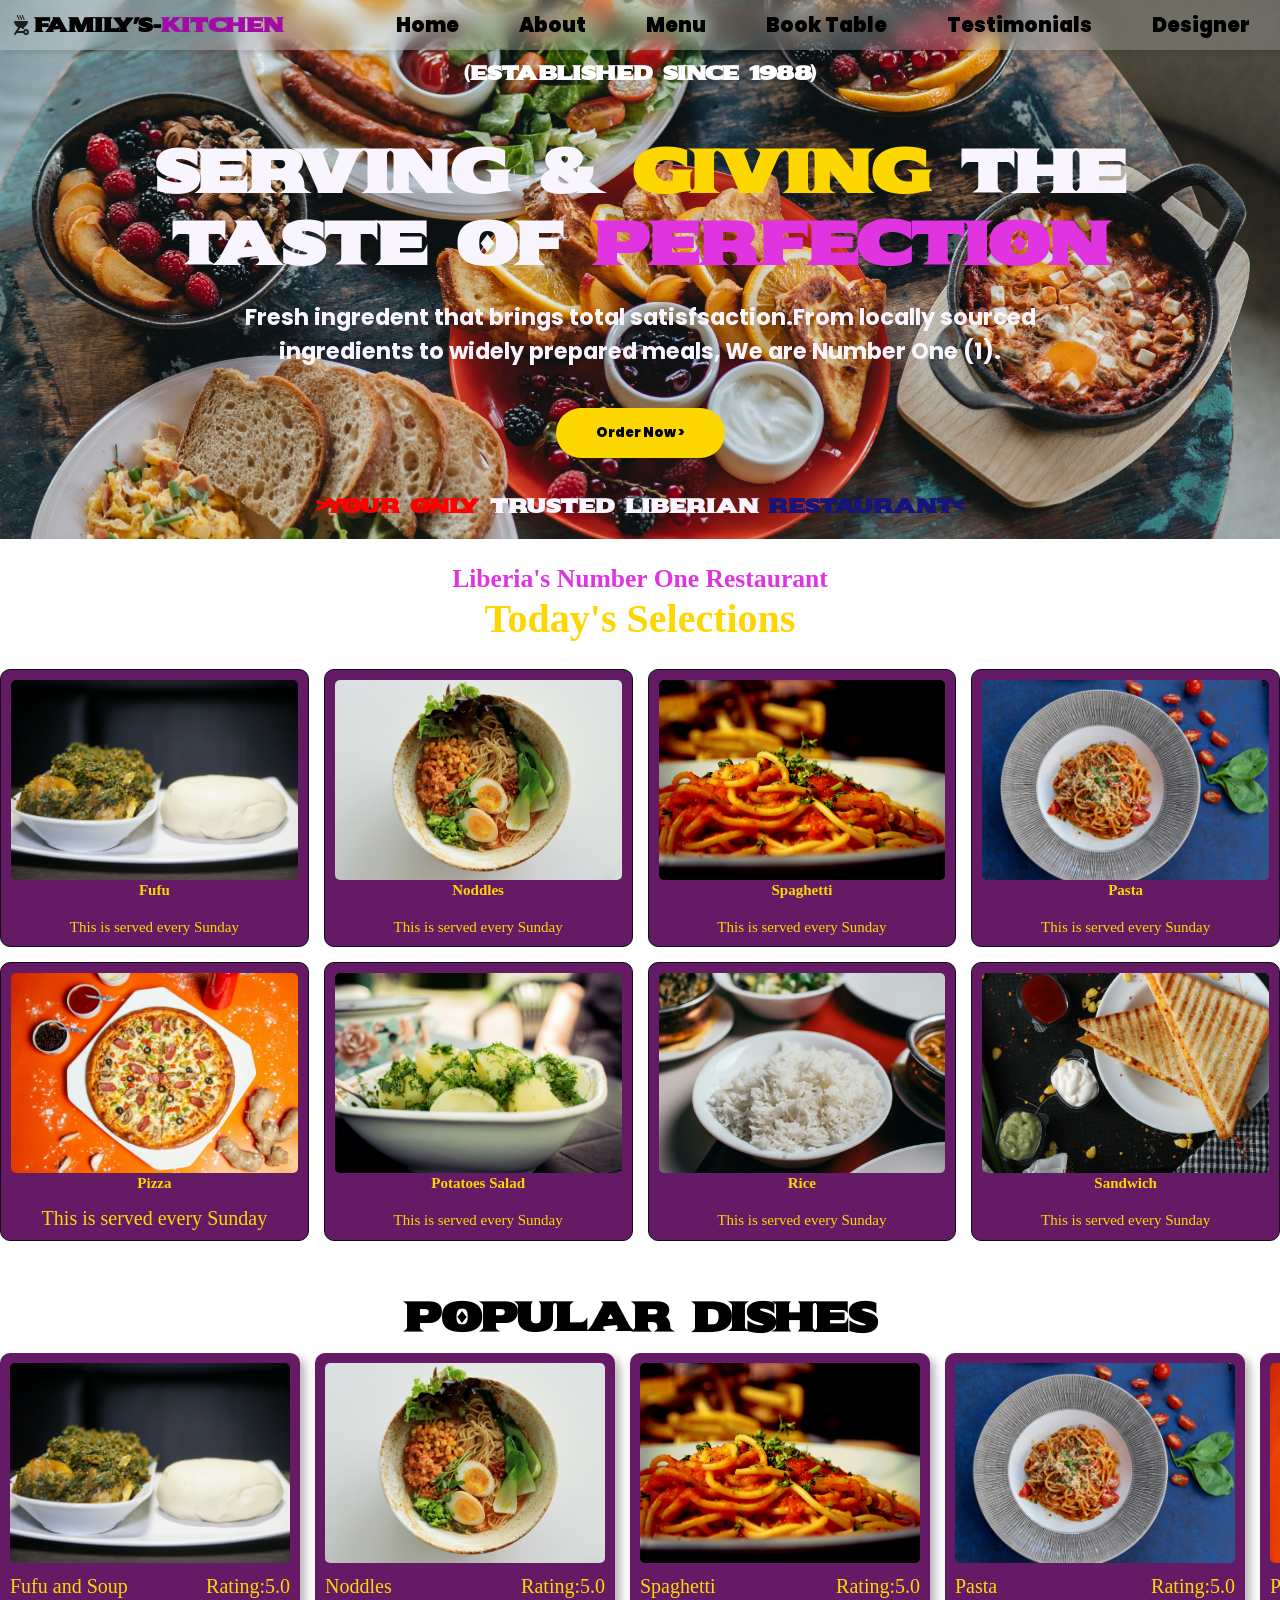
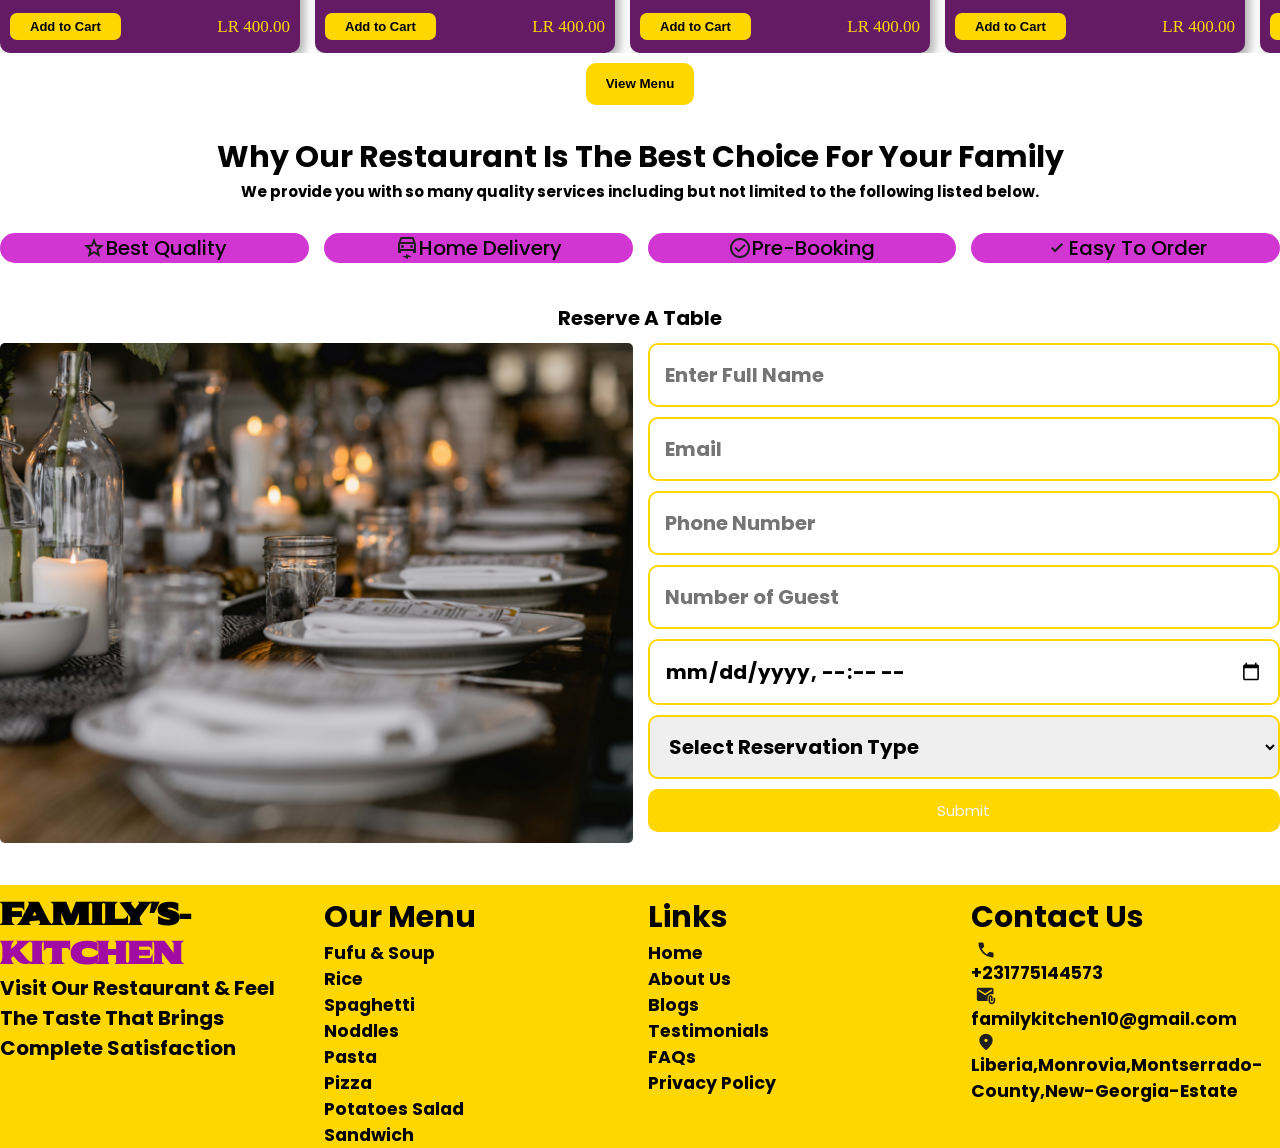
==== index.html @ cad76d2f "Mom'skitchen" ====
<!DOCTYPE html>
<html lang="en">
<head>
    <meta charset="UTF-8">
    <meta name="viewport" content="width=device-width, initial-scale=1.0">
    <title>Document</title>
    <link href="https://fonts.googleapis.com/css?family=Sekuya:regular" rel="stylesheet" />
    <link href="https://fonts.googleapis.com/css?family=Poppins:100,100italic,200,200italic,300,300italic,regular,italic,500,500italic,600,600italic,700,700italic,800,800italic,900,900italic" rel="stylesheet" />
    <link rel="stylesheet" href="../style.css">
</head>
<body>
    <nav>
         <ul id="sidebar">
            <li onclick="hiddenSidebar()"><a href=""><img src="close.svg" loading="eager"></a></li>
            <li id="links"><a href="index.html">Home</a></li>
            <li id="links"><a href="About.html">About</a></li>
            <li id="links"><a href="Menu.html">Menu</a></li>
            <li id="links"><a href="Book-Table.html">Book Table</a></li>
            <li id="links"><a href="Testimonials.html">Testimonials</a></li>
            <li id="links"><a href="Designer.html">Designer</a></li>
        </ul>
        <ul>
            <li style="font-weight: bold;" class="logo"> <img src="Footer/Kitchen.svg" alt=""> Family's-<span id="span"> Kitchen</span></li>
            <li class="hidden" id="links"><a href="../index.html">Home</a></li>
            <li class="hidden" id="links"><a href="About.html">About</a></li>
            <li class="hidden" id="links"><a href="Menu.html">Menu</a></li>
            <li class="hidden" id="links"><a href="Book-Table.html">Book Table</a></li>
            <li class="hidden" id="links"><a href="Testimonials.html">Testimonials</a></li>
             <li class="hidden" id="links"><a href="Designer.html">Designer</a></li>
            <button class="menu" onclick="showSidebar()" ><img src="menu.svg" alt=""></button>

        </ul>
    </nav>

    <main>
        <div class="container">
            <div>
                <h3 class="header">(Established Since 1988)</h3>
            </div>
            <div class="first-child">
                <h1>Serving & <span style="color: #FFD700;">Giving</span> the taste of <span style="color: #e034e0;">perfection</span></h1>
            </div>
            <div class="second-child">
                <h2>Fresh ingredent that brings total satisfsaction.From locally sourced ingredients to widely prepared meals,
                    We are Number One (1).
                </h2>
            </div>
         <a href="Menu.html"><button class="container-btn">Order Now ></button></a>
            <h1 class="cont-footer4"> <span style="color: red;">>Your  Only</span> <span style="color: #F8F5FF;">Trusted Liberian</span> <span style="color: rgb(20, 20, 121);">Restaurant<</span></h1>
        </div>
    </main>

    <section>
        <div style="margin-top: 2rem; text-align: center; line-height:4rem; margin-bottom: 3rem;">
            <h2 style="color: #e034e0;font-size: clamp(2rem,2vw,4rem);">Liberia's Number One Restaurant</h2>
            <h1 style="color: #FFD700;font-size: clamp(2rem,4vw,4rem);">Today's Selections</h1>
        </div>
        <div class="today-selection">
            <div class="card">
                <img class="img" src="Food-Selections/fufu.jpg" loading="lazy">
                <h1>Fufu</h1>
                <p style="text-align: center; margin-top: 2rem; font-size: 1.5rem;">This is served every <span id="currentDay"></span></p>
            </div>
            <div class="card">
                <img class="img" src="Food-Selections/noddles.jpg" loading="lazy">
                <h1>Noddles</h1>
                <p style="text-align: center; margin-top: 2rem; font-size: 1.5rem;">This is served every <span id="currentDay"></span></p>
            </div>
            <div class="card">
                <img class="img" src="Food-Selections/spaghetti.jpg" loading="lazy">
                <h1>Spaghetti</h1>
                <p style="text-align: center; margin-top: 2rem; font-size: 1.5rem;">This is served every <span id="currentDay"></span></p>
            </div>
            <div class="card">
                <img class="img" src="Food-Selections/pasta.jpg" loading="lazy">
                <h1>Pasta</h1>
                <p style="text-align: center; margin-top: 2rem; font-size: 1.5rem;">This is served every <span id="currentDay"></span></p>
            </div>
            <div class="card">
                <img class="img" src="Food-Selections/pizza.jpg" loading="lazy">
                <h1>Pizza</h1>
                <p style="text-align: center; margin-top: 1.5rem; font-size: 2rem;">This is served every <span id="currentDay"></span></p>
            </div>
            <div class="card">
                <img class="img" src="Food-Selections/potatoes-salad.jpg" loading="lazy">
                <h1>Potatoes Salad</h1>
                <p style="text-align: center; margin-top: 2rem; font-size: 1.5rem;">This is served every <span id="currentDay"></span></p>
            </div>
            <div class="card">
                <img class="img" src="Food-Selections/rice.jpg" loading="lazy">
                <h1>Rice</h1>
                <p style="text-align: center; margin-top: 2rem; font-size: 1.5rem;">This is served every <span id="currentDay"></span></p>
            </div>
            <div class="card">
                <img class="img" src="Food-Selections/sandwich.jpg" loading="lazy">
                <h1>Sandwich</h1>
                <p style="text-align: center; margin-top: 2rem; font-size: 1.5rem;">This is served every <span id="currentDay"></span></p>
            </div>
        </div>
        
    </section>

    <section style="margin-top: 5rem;">
        <h1 style="text-align: center;font-size: clamp(2rem,4vw,4rem);font-weight: bold;font-family: Sekuya;margin-bottom: 1rem;">Popular Dishes</h1>
        <div class="slider">
            <div class="slider-box">
                <img class="img2" src="Food-Selections/fufu.jpg" loading="lazy">
                <div class="slider-box-header">
                    <p>Fufu and Soup</p>
                    <p>Rating:5.0</p>
                </div>
                 <div class="slider-box-btn">
                    <button>Add to Cart</button>
                    <p>LR 400.00</p>
                </div>
            </div>
            <div class="slider-box">
                <img class="img2" src="Food-Selections/noddles.jpg" loading="lazy">
                <div class="slider-box-header">
                    <p>Noddles</p>
                    <p>Rating:5.0</p>
                </div>
                 <div class="slider-box-btn">
                    <button>Add to Cart</button>
                    <p>LR 400.00</p>
                </div>
            </div>
            <div class="slider-box">
                <img class="img2" src="Food-Selections/spaghetti.jpg" loading="lazy">
                <div class="slider-box-header">
                    <p>Spaghetti</p>
                    <p>Rating:5.0</p>
                </div>
                 <div class="slider-box-btn">
                    <button>Add to Cart</button>
                    <p>LR 400.00</p>
                </div>
            </div>
            <div class="slider-box">
                <img class="img2" src="Food-Selections/pasta.jpg" loading="lazy">
                <div class="slider-box-header">
                    <p>Pasta</p>
                    <p>Rating:5.0</p>
                </div>
                 <div class="slider-box-btn">
                    <button>Add to Cart</button>
                    <p>LR 400.00</p>
                </div>
            </div>
            <div class="slider-box">
                <img class="img2" src="Food-Selections/pizza.jpg" loading="lazy">
                <div class="slider-box-header">
                    <p>Pizza</p>
                    <p>Rating:5.0</p>
                </div>
                 <div class="slider-box-btn">
                    <button>Add to Cart</button>
                    <p>LR 400.00</p>
                </div>
            </div>
            <div class="slider-box">
                <img class="img2" src="Food-Selections/potatoes-salad.jpg" loading="lazy">
                <div class="slider-box-header">
                    <p>Potatoes Salad</p>
                    <p>Rating:5.0</p>
                </div>
                 <div class="slider-box-btn">
                    <button>Add to Cart</button>
                    <p>LR 400.00</p>
                </div>
            </div>
            <div class="slider-box">
                <img class="img2" src="Food-Selections/rice.jpg" loading="lazy">
                <div class="slider-box-header">
                    <p>Rice</p>
                    <p>Rating:5.0</p>
                </div>
                 <div class="slider-box-btn">
                    <button>Add to Cart</button>
                    <p>LR 400.00</p>
                </div>
            </div>
            <div class="slider-box">
                <img class="img2" src="Food-Selections/sandwich.jpg" loading="lazy">
                <div class="slider-box-header">
                    <p>Sandwich</p>
                    <p>Rating:5.0</p>
                </div>
                <div class="slider-box-btn">
                    <button>Add to Cart</button>
                    <p>LR 400.00</p>
                </div>
            </div>
        </div>

        <div style="display: flex;justify-content: center;align-items: center;">
       <a href="Menu.html"><button class="menu-btn">View Menu</button></a>
        </div>
    </section>


    <section>
        <div class="best">
            <h2>Why Our Restaurant Is The Best Choice For Your Family</h2>
            <p>We provide you with so many quality services including but not limited to the following listed below.</p>
        </div>

        <div class="best-list-cont">
            <div class="best-list">
                <img src="Best-Selection/Best Quality.svg" loading="lazy">
                <p>Best Quality</p>
            </div>
            <div class="best-list">
                <img src="Best-Selection/Home.svg" loading="lazy">
                <p>Home Delivery</p>
            </div>
            <div class="best-list">
                <img src="Best-Selection/Pre Booking.svg" loading="lazy">
                <p>Pre-Booking</p>
            </div>
            <div class="best-list">
                <img src="Best-Selection/Easy.svg" loading="lazy">
                <p>Easy To Order</p>
            </div>
        </div>

        <h1 style="text-align: center;
            font-family: Poppins;
            font-size: clamp(1rem, calc(2vw + 1rem),2rem);
            margin-top: 4rem;
            ">Reserve A Table</h1>
        <div class="reserve-table">
            
            <div class="dinning">
                <img class="image" src="Dinning/Dinning-Table-1.jpg" loading="lazy" >
            </div>

            <div class="reserve-table-cont">

                <form class="reserve-table-cont" action="https://formspree.io/f/mpqkeeng" method="post">

                <input type="text" placeholder="Enter Full Name" name="Full Name" required>
                <input type="email" placeholder="Email" name="Email" required>
                <input type="tel"  name="phone" placeholder="Phone Number" required>
                <input type="number" placeholder="Number of Guest" name="guest" required>
                <input type="datetime-local" placeholder="Date & Time" name="date" required>

                <select name="reservation-type" required>
                    <option value="" disabled selected>Select Reservation Type</option>
                    <option value="private">Private</option>
                    <option value="family">Family</option>
                    <option value="business">Business</option>
                    <option value="birthday">Birthday</option>
                </select>

                <button type="submit">Submit</button>

                </form>
            </div>
        </div>
    </section>

    <footer style="margin-top: 4rem;background-color: #333;">
        <div class="cont-footer">

            <div class="cont-footer1">
                <h1 style="font-weight: bold;font-family: Sekuya;" >Family's-<span id="span">Kitchen</span> </h1>
                <p style="font-family: Poppins;font-weight: bold;font-size: 2rem;">Visit Our Restaurant & Feel The Taste That Brings Complete Satisfaction</p>
            </div><hr class="divider">

            <div class="cont-footer1">
                <h1>Our Menu</h1>
                <h3>Fufu & Soup</h3>
                <h3>Rice</h3>
                <h3>Spaghetti</h3>
                <h3>Noddles</h3>
                <h3>Pasta</h3>
                <h3>Pizza</h3>
                <h3>Potatoes Salad</h3>
                <h3>Sandwich</h3>
            </div><hr class="divider">

            <div class="cont-footer1">
                <h1>Links</h1>
                <h3 class="foo"><a href="index.html">Home</a></h3>
                <h3 class="foo"><a href="About.html">About Us</a></h3>
                <h3 class="foo"><a href="Blog.html">Blogs</a></h3>
                <h3 class="foo"><a href="Testimonials.html">Testimonials</a></h3>
                <h3 class="foo"><a href="FAQs.html">FAQs</a></h3>
                <h3 class="foo"><a href="PrivacyPolicy.html">Privacy Policy</a></h3>
            </div><hr class="divider">

            <div class="cont-footer1">
                <h1>Contact Us</h1>
                <img src="Footer/Call.svg" height="20px" width="30px"> <h3>+231775144573</h3>
                <img src="Footer/Email.svg" height="20px" width="30px"><h3>familykitchen10@gmail.com</h3>
                <img src="Footer/Location.svg" height="20px" width="30px"><h3>Liberia,Monrovia,Montserrado-County,New-Georgia-Estate</h3>
            </div><hr class="divider">
        </div>
    </footer>


    <script src="app.js" defer></script>
</body>
</html>
---- style.css ----
@import url(https://fonts.googleapis.com/css?family=Sekuya:regular);
@import url(https://fonts.googleapis.com/css?family=Poppins:100,100italic,200,200italic,300,300italic,regular,italic,500,500italic,600,600italic,700,700italic,800,800italic,900,900italic);
*{
    padding: 0;
    margin: 0;
    box-sizing: border-box;
}

html{
    font-size: 62.5%;
    scroll-behavior: smooth;
}

body{
    font-weight: 500;
    position: relative;
    overflow-y: scroll;
    stroke-width: none;
}

body::-webkit-scrollbar{
    display: none;
}


nav{
    background-color: rgb(255, 255, 255, 0.2);
    box-shadow: 3px 3px 5px rgba(0, 0, 0, 0.1);
    backdrop-filter: blur(10px);
    position: fixed;
    top: 0;
    right: 0;
    left: 0;
    z-index: 99999;
    font-weight: bold;
}

nav ul{
    width: 100%;
    list-style: none;
    display: flex;
    justify-content: flex-end;
    align-items: center;
}

nav li{
    height: 50px;
    font-weight: bolder;
    font-size: 2rem;
}

nav a{
    height: 100%;
    padding: 0 30px;
    text-decoration: none;
    display: flex;
    align-items: center;
    color: black;
}



nav a:hover{
    background-color: #FFD700;
    color: blueviolet;
}

nav li:first-child{
    margin-right: auto;
}



#sidebar{
    position: fixed;
    top: 0;
    right: 0;
    height: 100vh;
    width: 250px;
    background-color: rgb(255, 255, 255, 0.2);
    backdrop-filter: blur(10px);
    display:none;
    flex-direction: column;
    justify-content: flex-start;
    align-items: flex-start;
    z-index: 999;
}

.logo{
    font-family: Sekuya;
    display: flex;
    align-items: center;
    margin-left: 1rem;
}




#sidebar li {
    width: 100%;
}
#sidebar a{
    width: 100%;
}

.menu{
    display: none;
}

#span{
    color: rgb(162, 12, 162);
}

@media (max-width: 980px){
    .hidden {
        display: none;
    }
    .menu{
        display: block;
        }
}
@media (max-width: 768px) {
    nav li {
        height: 40px;
        font-size: 1.8rem;
    }
    nav a {
        padding: 0 20px;
    }
    .container {
        padding: 1rem;
    }
    .first-child {
        font-size: 2.5rem;
        margin-top: 2rem;
    }
    .second-child {
        font-size: 1.2rem;
    }
    .container-btn {
        padding: 1.2rem;
    }
}
@media (max-width: 480px) {
    nav li {
        height: 35px;
        font-size: 1.5rem;
    }
    nav a {
        padding: 0 15px;
    }
    .first-child {
        font-size: 2rem;
    }
    .second-child {
        font-size: 1rem;
    }
    .container-btn {
        padding: 1rem;
    }
}
@media (max-width: 400px) {
    #sidebar{
        width: 100%;
    }
}


.container{
    display: flex;
    flex-direction: column;
    align-items: center;
    text-align: center;
    background-image: url(food.jpg);
    background-repeat: no-repeat;
    background-size: cover;
    background-position: center;
    color: #f8f5ff;
    min-height: auto;
    padding: 2rem;
}

.header{
    font-size: 2rem;
    margin-top: 4rem;
    color: white;
    font-family: Sekuya;
}

.first-child{
    font-family: Sekuya;
    font-size: 3rem;
    overflow-wrap: break-word;
    margin-top: 3rem;
    width: 100%;
    margin-top: 5rem;
}

.first-child h1{
    line-height: 1.2;
    word-break: break-word;
}
.second-child{
    font-family: Poppins;
    font-size: 1.5rem;
    width: 70%;
    margin-top: 2rem;
}


.container-btn{
    padding: 1.5rem 4rem;
    background-color: #FFD700;
    border-radius: 3rem;
    font-family: Poppins;
    font-weight: 900;
    margin-top: 4rem;
    border: none;
}

.container-btn:hover{
    border:2px solid #FFD700;
    background-color: rgba(255, 255, 255, 0.1);
    backdrop-filter: blur(10px);
    color: #FFD700;
}

.cont-footer4{
    margin-top: 3.5rem;
    color: #e034e0;
    font-family: Sekuya;
}

@media (max-width: 380px) {
     .header{
        font-size: 1.8rem;
    }
    .first-child{
        font-size: 0.7rem;
    }
}
@media (max-width: 380px) {
     .header{
        font-size: 1.8rem;
    }
    .first-child{
        font-size: 2rem;
    }
}

@media (max-width: 480px) {
    .header{
        font-size: 1rem;
    }
    .first-child{
        font-size: 1.5rem;
    }
    .second-child{
        font-size: 1rem;
    }
}

@media (max-width: 560px) {
     .header{
        font-size: 1.8rem;
    }
    .first-child{
        font-size: 2.5rem;
    }
}

@media (min-width: 1281px) {
     .header{
        font-size: 3rem;
    }
    .first-child{
        font-size: 4rem;
    }
}

.card{
    padding: 1rem;
    border: 1px solid rgb(13, 13, 20);
    border-radius: 10px;
    background-color: rgb(101, 26, 101);
    backdrop-filter: blur(10px);
    text-align: center;
    color: #FFD700;
}

.today-selection{
    display: grid;
    grid-template-columns: repeat(auto-fit, minmax(300px, 1fr));
    gap: 15px;
}

.img{
    height: 200px;
    width: 100%;
    object-fit: cover;
    border-radius: 5px;
}

@media (max-width: 600px) {
    .img {
        width: 100%;
        height: 200px;
        margin: 0 auto;
    }
}

.slider{
    display: grid;
    grid-auto-columns: 300px;
    grid-auto-rows: 300px;
    grid-auto-flow: column;
    gap: 15px;
    overflow-x: auto;
    scroll-snap-type:x mandatory;
    scrollbar-color: purple;
}

.slider::-webkit-scrollbar{
    display: none;
}

.slider-box{
padding: 1rem;
background-color: rgb(101, 26, 101);
text-align: center;
color: #FFD700;
scroll-snap-align: start;
border-radius: 1rem;
box-shadow: 5px 5px 10px rgba(0,0,0, 0.3);
}

.img2{
    height: 200px;
    width: 100%;
    object-fit: cover;
    border-radius: 5px;
}

@media (max-width: 600px) {
    .img2 {
        width: 100%;
        height: 200px;
        margin: 0 auto;
    }
}

.slider-box-header{
    display: flex;
    justify-content: space-between;
    font-size: 2rem;
    margin-top: 1rem;   
}

.slider-box-btn{
    display: flex;
    justify-content: space-between;
    align-items: center;
    margin-top: 1.5rem;
}

.slider-box-btn p{
    font-size: 1.7rem;
}

.slider-box-btn button{
    padding: 0.6rem 2rem;
    background-color: #FFD700;
    font-size: 1.3rem;
    font-weight: bold;
    border: none;
    border-radius: 7px;
}

.slider-box-btn button:hover{
    border:2px solid #FFD700;
    background-color: rgba(255, 255, 255, 0.1);
    backdrop-filter: blur(10px);
    color: #FFD700;
    font-weight: bold;
}

.menu-btn{
        margin-top: 1rem;
        background-color: #FFD700;
        font-weight: 800;
        border: none;
        padding: 1em 2rem;
        border-radius: 1rem;
}

.menu-btn:hover{
    border:2px solid #FFD700;
    background-color: #e034e0;
    backdrop-filter: blur(10px);
    color: #FFD700;
    font-weight: bold;
}

.best{
    display: flex;
    flex-direction: column;
    justify-content: center;
    align-items: center;
    margin: 3rem;
    font-family: Poppins;
    font-weight: bold;
    text-align: center;
}

.best p{
    font-size: clamp(1rem, 5vw, 1.5rem);
}

.best h2{
    font-size: clamp(2rem, 5vw, 3rem);
}

.best-list-cont{
    display: grid;
    grid-template-columns: repeat(auto-fit, minmax(300px, 1fr)) ;
    gap: 15px;
}

.best-list{
    text-align: center;
    color:black;
    display: flex;
    align-items: center;
    justify-content: center;
    font-family: Poppins;
    font-size: clamp(1rem,calc(2vw + 1rem),2rem);
    background-color: rgb(210, 54, 210);
    border-radius: 2rem;
}

.reserve-table{
    display: grid;
    grid-template-columns:repeat(auto-fit, minmax(300px, 1fr)) ;
    gap: 15px;
    margin-top: 1rem;
    box-sizing: border-box;
}


.image{
    height: 500px;
    max-width: 100%;
    object-fit: cover;
    border-radius: 5px;
}

.reserve-table-cont{
    display: flex;
    flex-direction: column;
    gap: 1rem;
    min-width: 100%;
    box-sizing: border-box;
}

.reserve-table-cont input{
    padding: 1.5rem;
    font-size: clamp(1rem, calc(3vw + 1rem), 2rem);
    font-family: Poppins;
    font-weight: bold;
    outline: none;
    border: 2px solid #FFD700;
    border-radius: 1rem;
}

.reserve-table-cont button{
    background-color: #FFD700;
    color: #f8f5ff;
    width: 100%;
    padding: 1rem;
    border: none;
    border-radius: 1rem;
    font-family: Poppins;
    font-size: clamp(1rem, calc(1.5vw + 0.5rem), 1.5rem);
}

.reserve-table-cont button:hover{
    border:2px solid #FFD700;
    background-color: rgba(255, 255, 255, 0.1);
    backdrop-filter: blur(10px);
    color: #FFD700;
}

.reserve-table-cont select{
     font-size: clamp(1rem, calc(3vw + 1rem), 2rem);
    font-family: Poppins;
    font-weight: bold;
    outline: none;
    border: 2px solid #FFD700;
    border-radius: 1rem;
    padding: 1.5rem;
}




.cont-footer{
    display: grid;
    grid-template-columns: repeat(auto-fit, minmax(300px,1fr));
    justify-content: center;
    font-family: Poppins;
    font-size: 1.5rem;
    gap: 15px;
    background-color: #FFD700;
    box-sizing: border-box;
    word-break: break-word;
}
.divider{
    background:linear-gradient(to right, transparent, gold,transparent) ;
    height: 2px;
    display: none;
    border: none;
    border-top: 2px dashed #999;
}

@media (max-width: 610px) {
    .divider{
        display: block;
    }
}

.cont-footer1{
    display: flex;
    flex-direction: column;
    justify-content: flex-start;
    text-align: left;
    margin-top: 1rem;
}


.foo a{
    text-decoration: none;
    color: black;
}

.foo a:hover{
    color: #ec86ec;
}

#about img{
    width:100% ;
    height: 400px;
    display: block;
}

#about h1{
    position: absolute;
    top: 50%;
    left: 50%;
    transform: translate(-50%, -50%);
    color: #f8f5ff;
    font-size: 6rem;
    text-align: center;
    font-family: Poppins;
}

#story{
 margin: 1rem;
}

#story h1{
    font-family: Poppins;
    font-weight: bold;
    font-size: clamp(2rem,calc(9vw + 1rem),4rem);
}

#story p{
     font-family: Poppins;
    font-weight: bold;
    font-size: clamp(1rem,calc(5vw + 1rem),2rem);
}

.profile-pic {
  width: 120px;
  height: 120px;
  border-radius: 50%;
  object-fit: cover;
}


  .card10 {
    display: grid;
    grid-template-columns: repeat(auto-fit, minmax(400px, 1fr));
    gap: 15px;
    box-sizing: border-box;
    background-color: white;
    border: none;
  }

  .card10-child{
    border-radius: 1rem;
    background-color: aliceblue;
    color: black;
    font-size: 1.5rem;
    padding: 1rem;
  }

  @media (max-width:410px) {
    .card{
        grid-template-columns: repeat(1,minmax(300px ,1fr));
    }
  }

  .main{
    display: grid;
    grid-template-columns: repeat(auto-fit, minmax(400px,1fr));
    gap: 15px;
    box-sizing: border-box;
    padding: 1rem;
    font-family: Poppins;
  }

  .main1{
    display: flex;
    flex-direction:column;
    gap: 1rem;
  }

  .main1 input{
    font-size: clamp(1rem, calc(3vw + 1rem), 2rem);
    font-family: Poppins;
    font-weight: bold;
    outline: none;
    border: 2px solid #FFD700;
    border-radius: 1rem;
    padding: 1.5rem;
  }
  .main1 textarea{
    font-size: clamp(1rem, calc(3vw + 1rem), 2rem);
    font-family: Poppins;
    font-weight: bold;
    outline: none;
    border: 2px solid #FFD700;
    border-radius: 1rem;
    padding: 1.5rem;
  }

  .designer img{
    width: 120px;
    height: 120px;
    border-radius: 50%;
    object-fit: cover;
  }

  .main-designer{
    margin-top: 7rem;
    padding: 1rem;
    display: grid;
    grid-template-columns: repeat(auto-fit,minmax(min(100%,300px),1fr));
    gap: 15px;
    max-width: 100%;
    box-sizing: border-box;
  }
  .main-designer h1{
    font-family: Sekuya;
     font-size: clamp(1rem, calc(3vw + 1rem), 2rem);
  }
  .main-designer h1 span{
    color: #FFD700;

  }

  .designer {
    border-radius: 1rem;
    background-color: aliceblue;
    color: black;
    font-size: clamp(1rem, calc(3vw + 1rem), 1.5rem);
    padding: 1rem;
  }

  .main-designer p, ul, li{
    font-family: Poppins;
    font-weight: bold;
    list-style-type: none;
  }

   .main-designer{
    max-width: 100%;
   }



   .carousel{
    margin: 20px auto;
    width: 90%;
    display: flex;
    overflow: hidden;
}

.carousel::-webkit-scrollbar{
    display: none;
}
.group{
    display: flex;
    align-items: center;
    justify-content: center;
    gap: 1em;
    animation: spin 3s infinite linear;
    padding-right: 1em;
    width: max-content;
}

.card16{
    flex: 0 0 5em;
    height: 3em;
    padding: 1em;
    background-color: aliceblue;
    font-size: 3rem;
    border-radius: .2em;
    text-align: center;
    align-content: center;
    font-family: Sekuya;
}

@keyframes spin {
    from {translate: 0;}
    to {translate: -50%;}
}

#card16 {
    height: 4em;
}
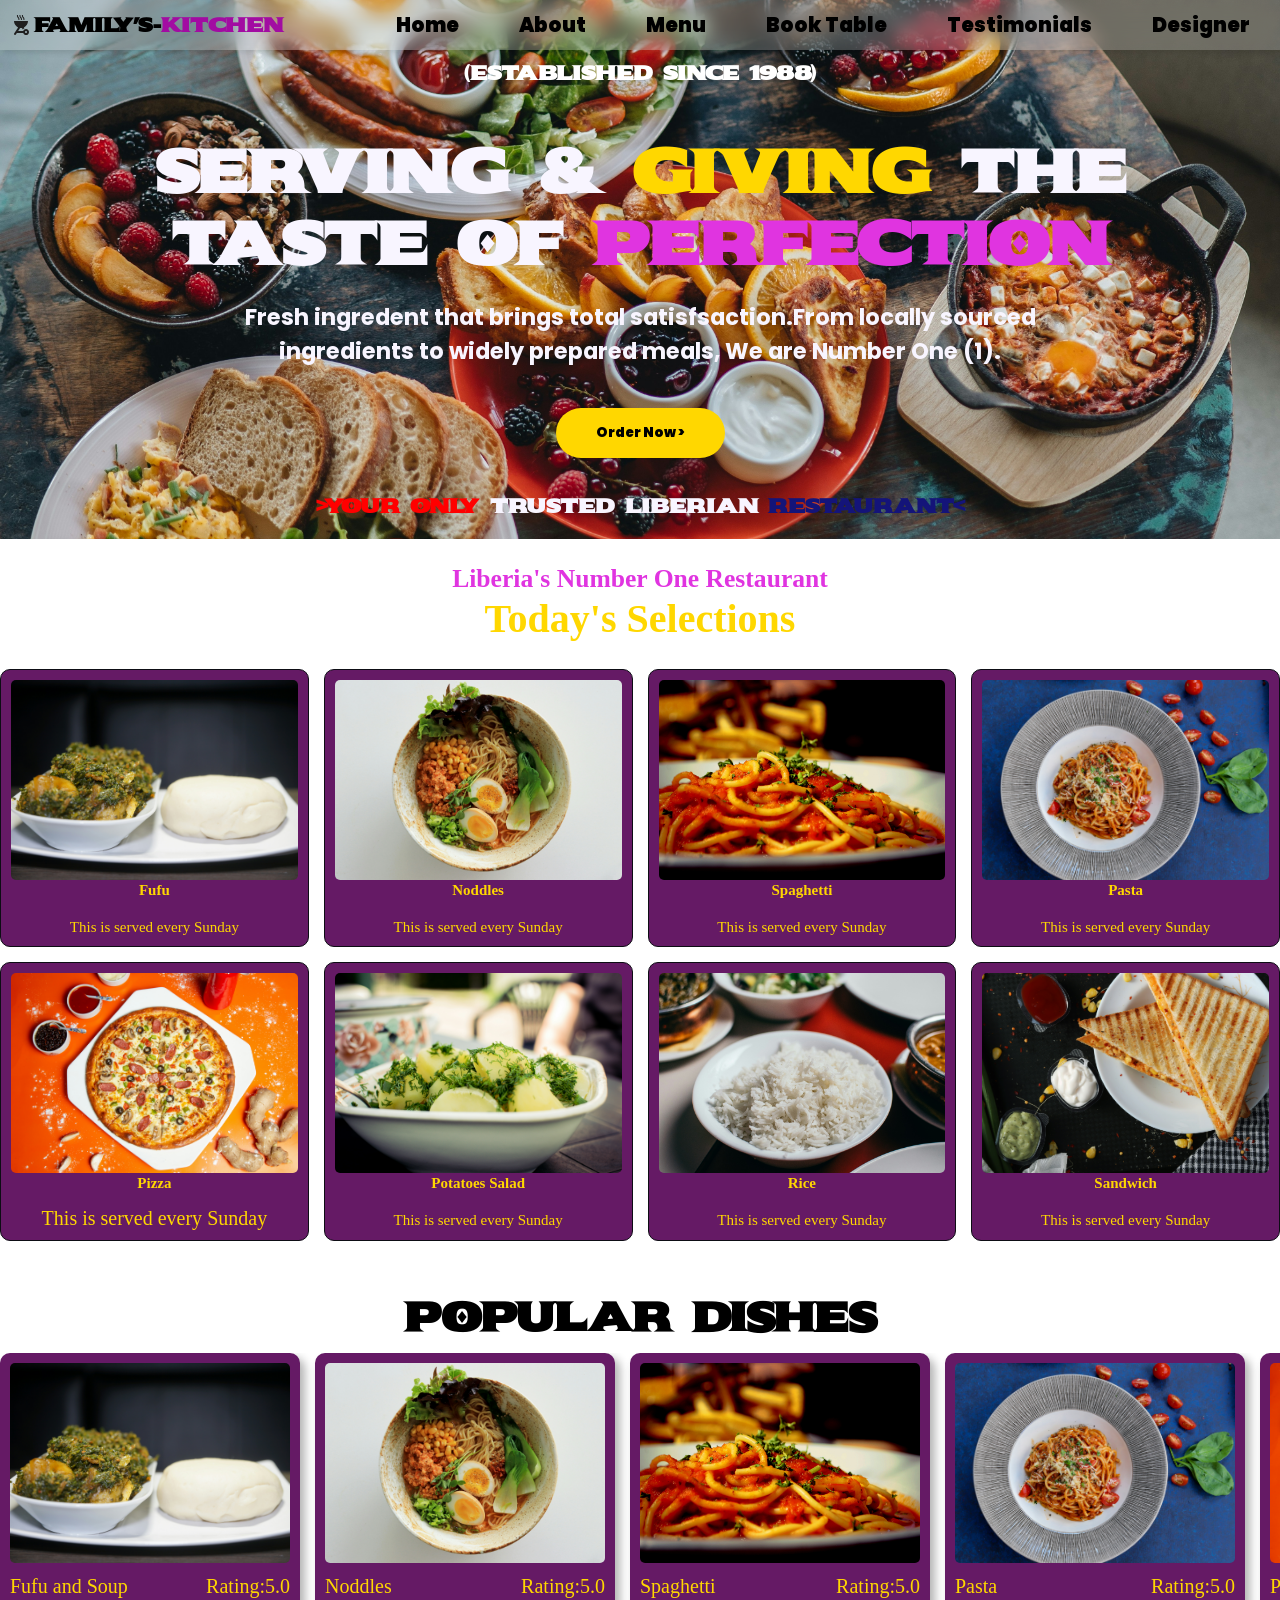
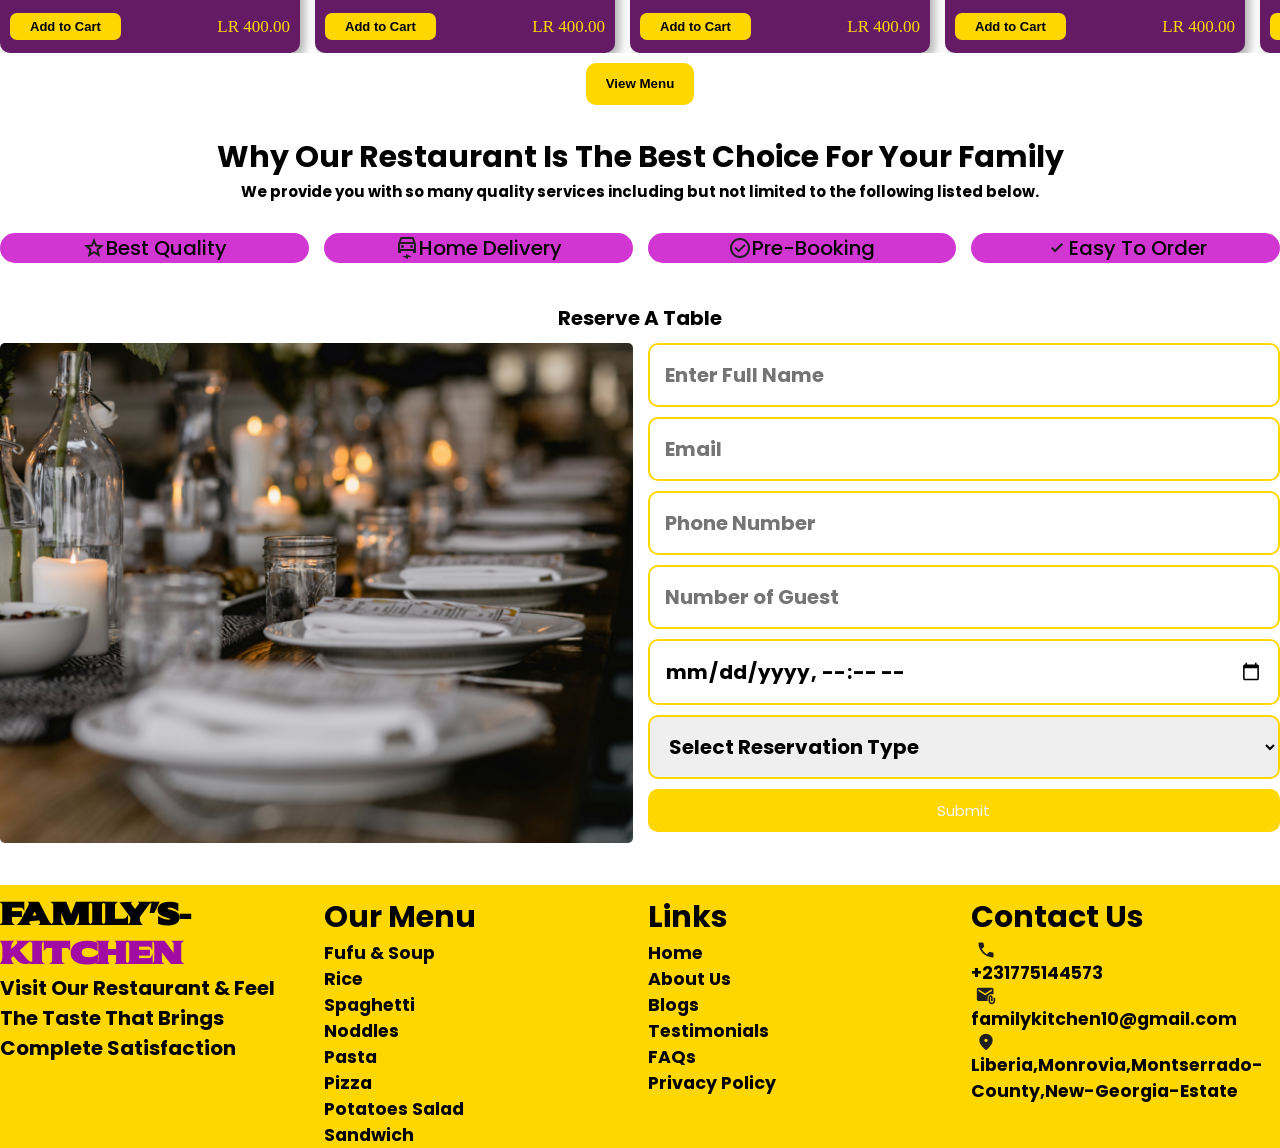
==== commit 5f7214b9: "momkitchen" ====
--- a/index.html
+++ b/index.html
@@ -6,13 +6,13 @@
     <title>Document</title>
     <link href="https://fonts.googleapis.com/css?family=Sekuya:regular" rel="stylesheet" />
     <link href="https://fonts.googleapis.com/css?family=Poppins:100,100italic,200,200italic,300,300italic,regular,italic,500,500italic,600,600italic,700,700italic,800,800italic,900,900italic" rel="stylesheet" />
-    <link rel="stylesheet" href="../style.css">
+    <link rel="stylesheet" href="style.css">
 </head>
 <body>
     <nav>
          <ul id="sidebar">
             <li onclick="hiddenSidebar()"><a href=""><img src="close.svg" loading="eager"></a></li>
-            <li id="links"><a href="index.html">Home</a></li>
+            <li id="links"><a href="../index.html">Home</a></li>
             <li id="links"><a href="About.html">About</a></li>
             <li id="links"><a href="Menu.html">Menu</a></li>
             <li id="links"><a href="Book-Table.html">Book Table</a></li>
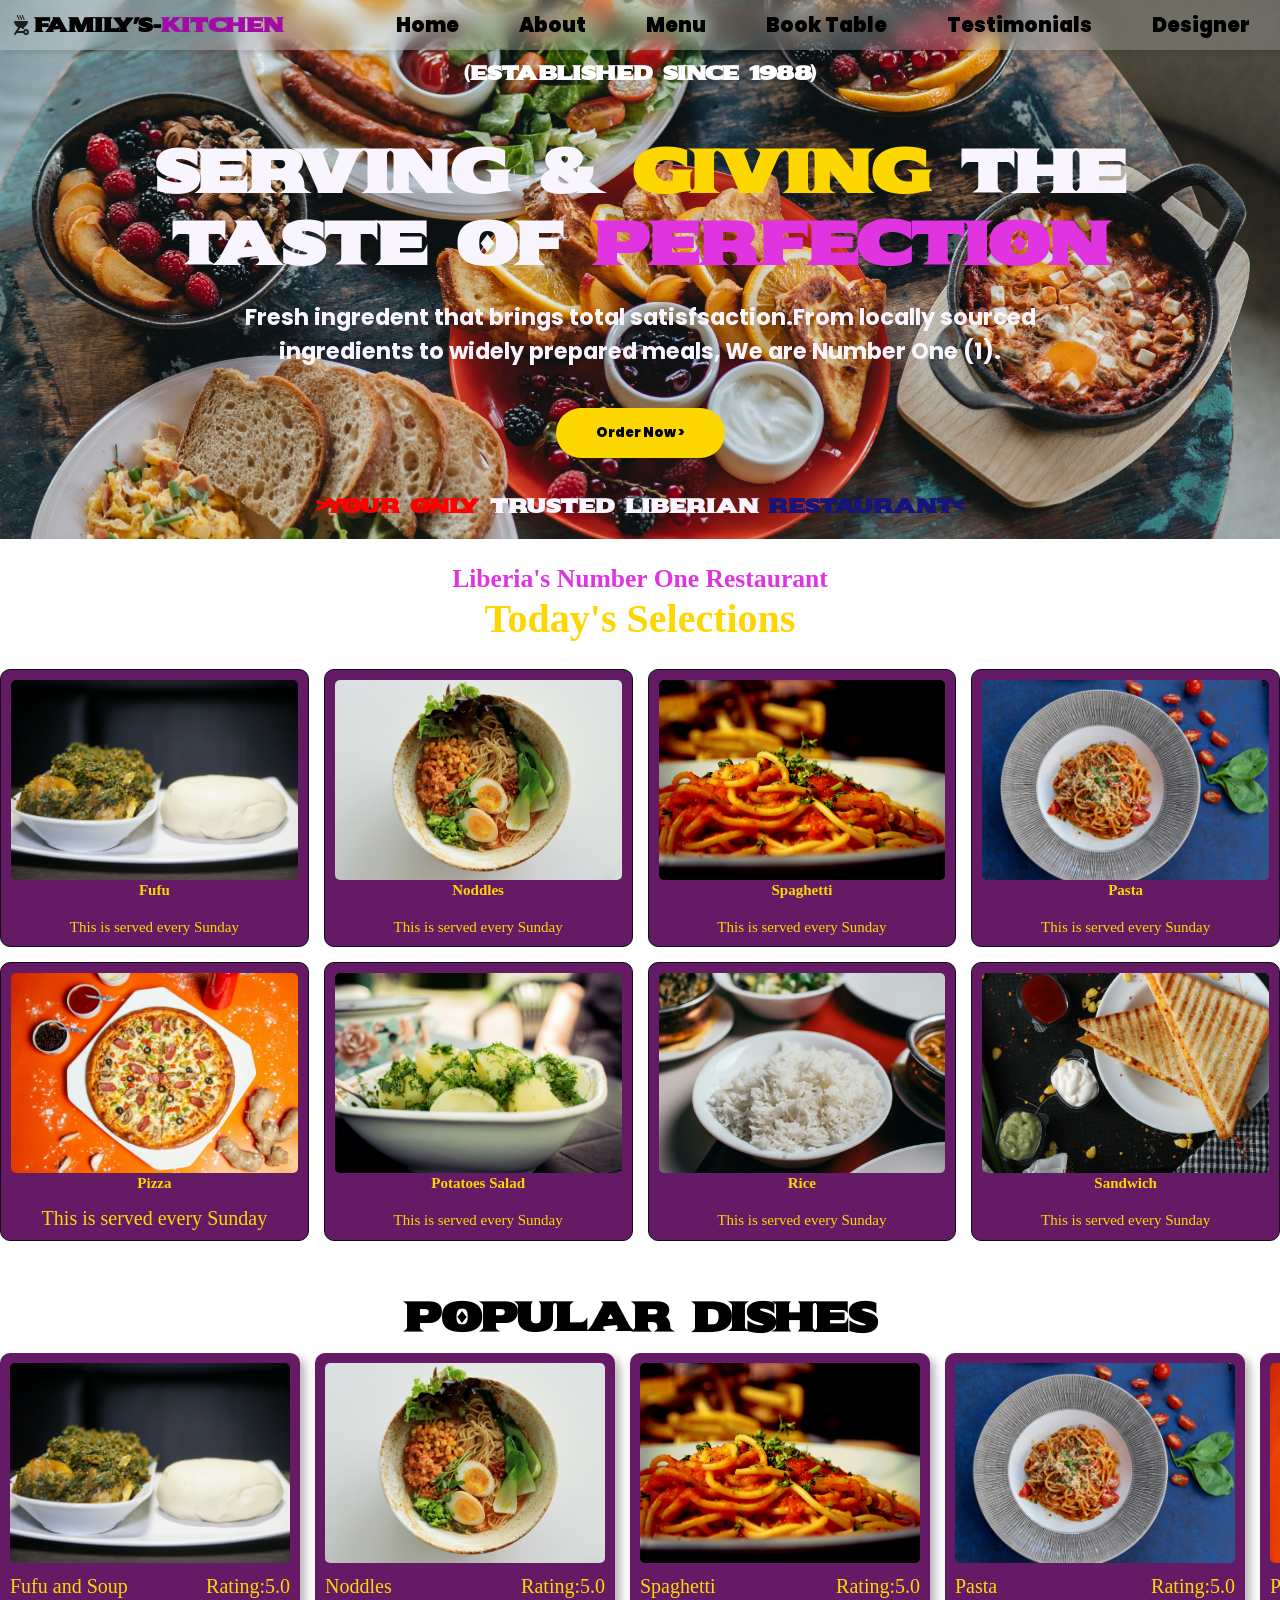
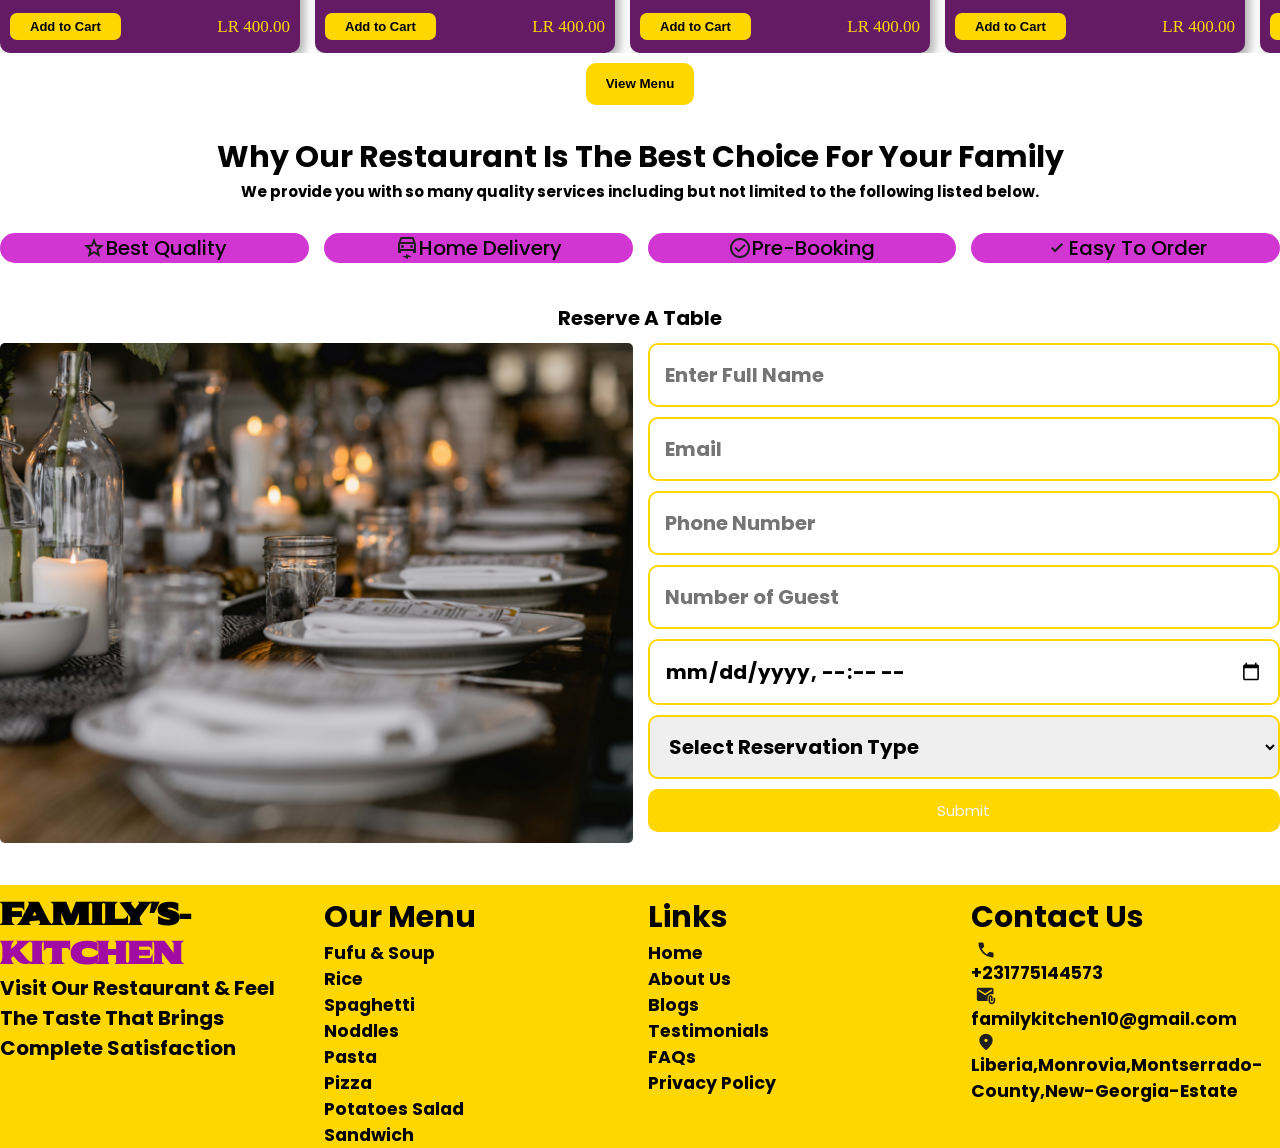
==== commit 403e773f: "Update index.html" ====
--- a/index.html
+++ b/index.html
@@ -12,7 +12,7 @@
     <nav>
          <ul id="sidebar">
             <li onclick="hiddenSidebar()"><a href=""><img src="close.svg" loading="eager"></a></li>
-            <li id="links"><a href="../index.html">Home</a></li>
+            <li id="links"><a href="index.html">Home</a></li>
             <li id="links"><a href="About.html">About</a></li>
             <li id="links"><a href="Menu.html">Menu</a></li>
             <li id="links"><a href="Book-Table.html">Book Table</a></li>
@@ -302,4 +302,4 @@
 
     <script src="app.js" defer></script>
 </body>
-</html>+</html>
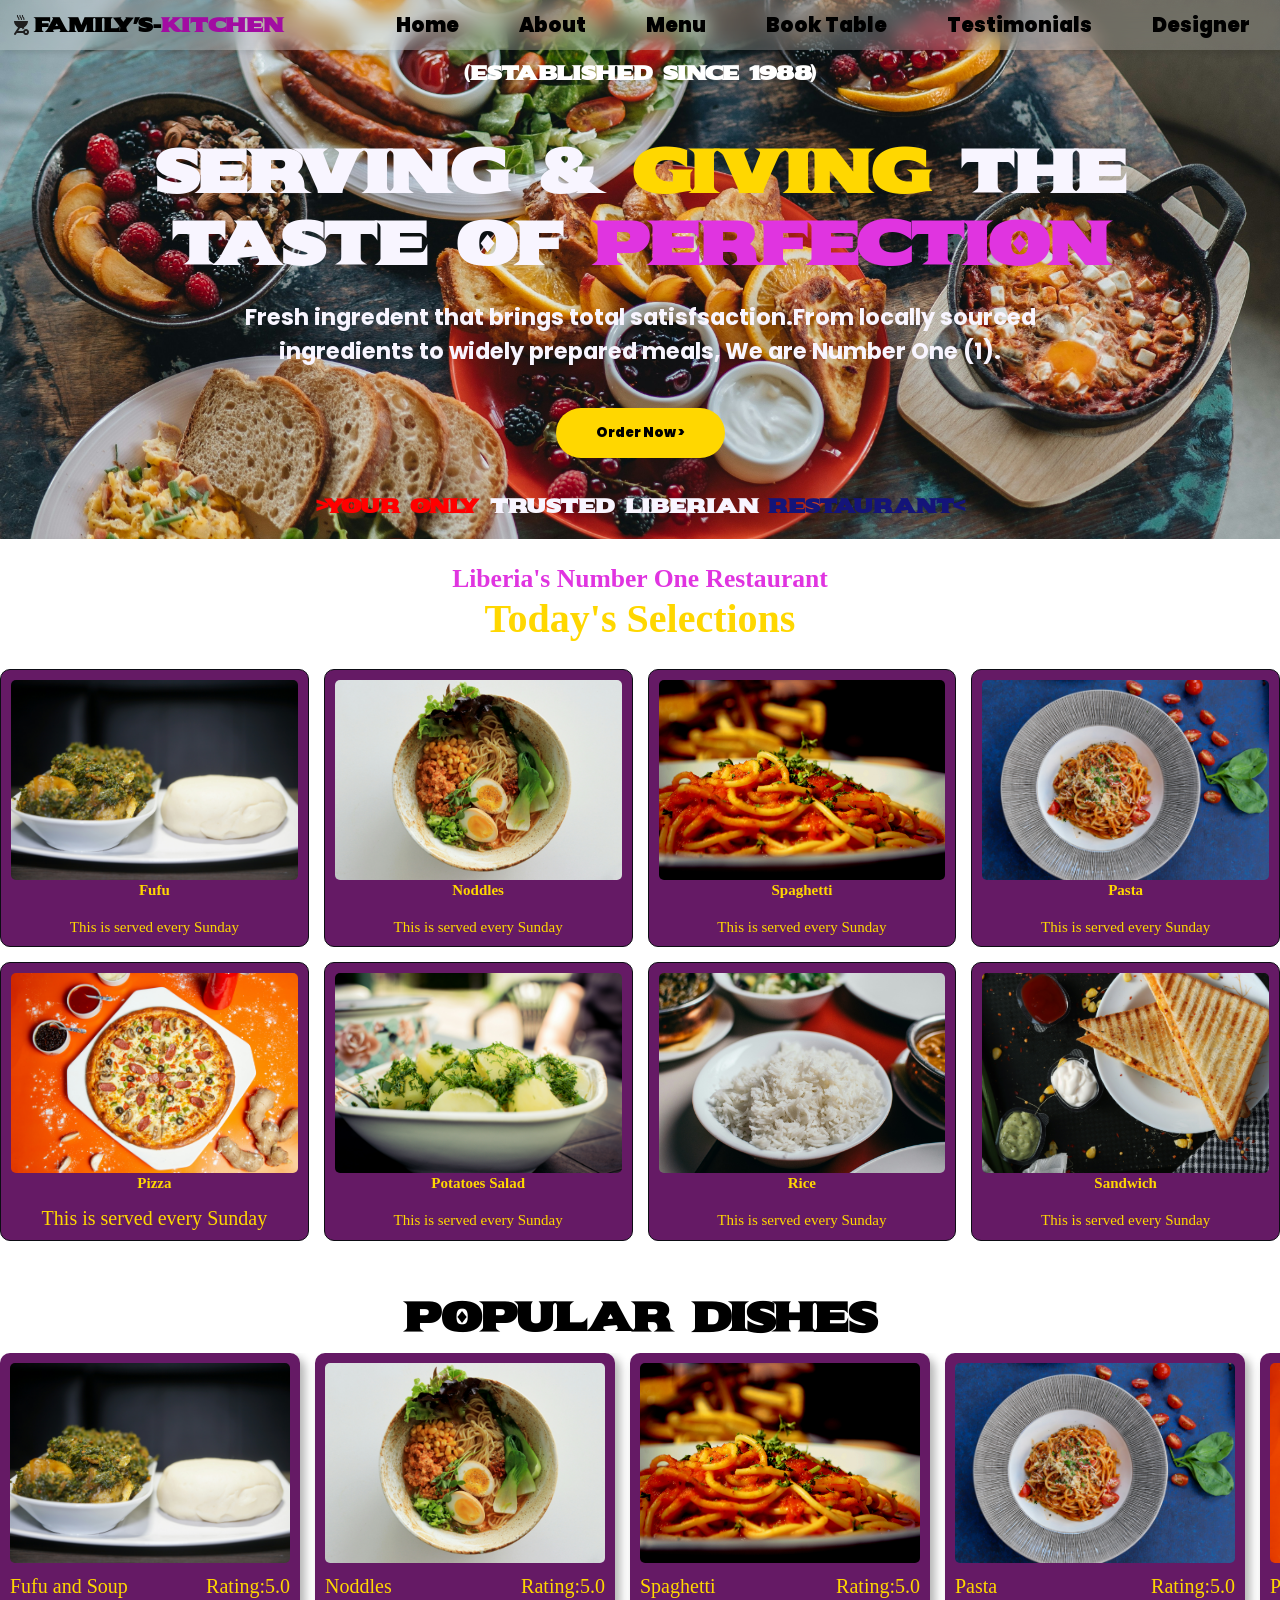
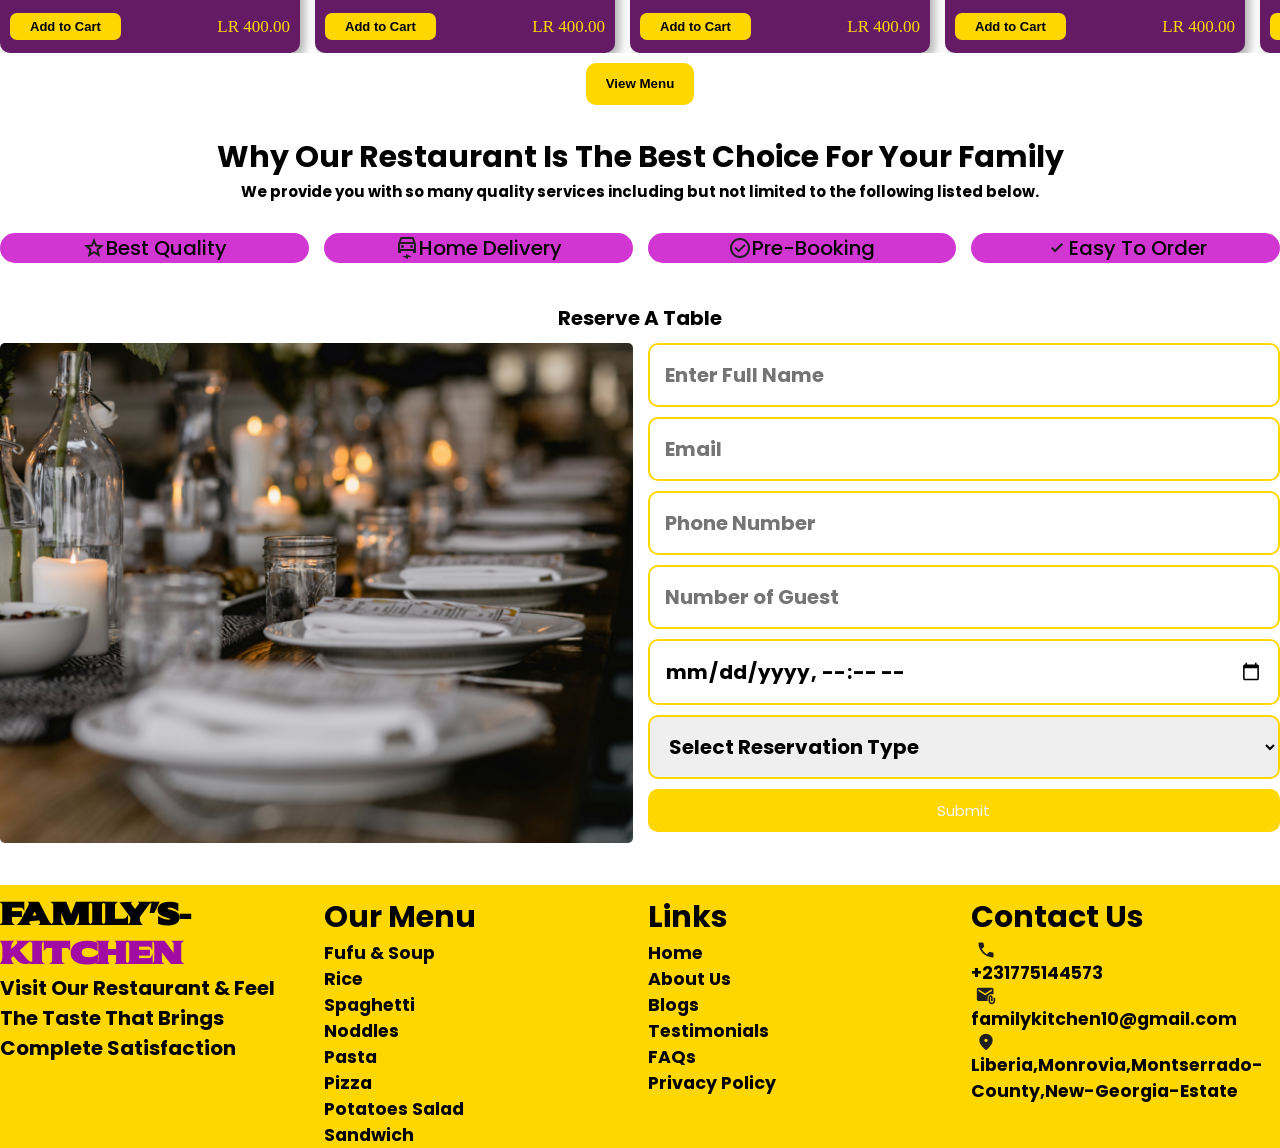
==== commit 4bc763a4: "Mom-Kitchen" ====
--- a/index.html
+++ b/index.html
@@ -11,23 +11,23 @@
 <body>
     <nav>
          <ul id="sidebar">
-            <li onclick="hiddenSidebar()"><a href=""><img src="close.svg" loading="eager"></a></li>
-            <li id="links"><a href="index.html">Home</a></li>
-            <li id="links"><a href="About.html">About</a></li>
-            <li id="links"><a href="Menu.html">Menu</a></li>
-            <li id="links"><a href="Book-Table.html">Book Table</a></li>
-            <li id="links"><a href="Testimonials.html">Testimonials</a></li>
-            <li id="links"><a href="Designer.html">Designer</a></li>
+            <li onclick="hiddenSidebar()"><a href=""><img src="icons/close.svg" loading="eager"></a></li>
+            <li id="links"><a href="../index.html">Home</a></li>
+            <li id="links"><a href="Pages/About.html">About</a></li>
+            <li id="links"><a href="Pages/Menu.html">Menu</a></li>
+            <li id="links"><a href="Pages/Book-Table.html">Book Table</a></li>
+            <li id="links"><a href="Pages/Testimonials.html">Testimonials</a></li>
+            <li id="links"><a href="Pages/Designer.html">Designer</a></li>
         </ul>
         <ul>
             <li style="font-weight: bold;" class="logo"> <img src="Footer/Kitchen.svg" alt=""> Family's-<span id="span"> Kitchen</span></li>
             <li class="hidden" id="links"><a href="../index.html">Home</a></li>
-            <li class="hidden" id="links"><a href="About.html">About</a></li>
-            <li class="hidden" id="links"><a href="Menu.html">Menu</a></li>
-            <li class="hidden" id="links"><a href="Book-Table.html">Book Table</a></li>
-            <li class="hidden" id="links"><a href="Testimonials.html">Testimonials</a></li>
-             <li class="hidden" id="links"><a href="Designer.html">Designer</a></li>
-            <button class="menu" onclick="showSidebar()" ><img src="menu.svg" alt=""></button>
+            <li class="hidden" id="links"><a href="Pages/About.html">About</a></li>
+            <li class="hidden" id="links"><a href="Pages/Menu.html">Menu</a></li>
+            <li class="hidden" id="links"><a href="Pages/Book-Table.html">Book Table</a></li>
+            <li class="hidden" id="links"><a href="Pages/Testimonials.html">Testimonials</a></li>
+             <li class="hidden" id="links"><a href="Pages/Designer.html">Designer</a></li>
+            <button class="menu" onclick="showSidebar()" ><img src="icons/menu.svg" alt=""></button>
 
         </ul>
     </nav>
@@ -282,10 +282,10 @@
 
             <div class="cont-footer1">
                 <h1>Links</h1>
-                <h3 class="foo"><a href="index.html">Home</a></h3>
-                <h3 class="foo"><a href="About.html">About Us</a></h3>
+                <h3 class="foo"><a href="../index.html">Home</a></h3>
+                <h3 class="foo"><a href="Pages/About.html">About Us</a></h3>
                 <h3 class="foo"><a href="Blog.html">Blogs</a></h3>
-                <h3 class="foo"><a href="Testimonials.html">Testimonials</a></h3>
+                <h3 class="foo"><a href="Pages/Testimonials.html">Testimonials</a></h3>
                 <h3 class="foo"><a href="FAQs.html">FAQs</a></h3>
                 <h3 class="foo"><a href="PrivacyPolicy.html">Privacy Policy</a></h3>
             </div><hr class="divider">
@@ -302,4 +302,4 @@
 
     <script src="app.js" defer></script>
 </body>
-</html>
+</html>
--- a/style.css
+++ b/style.css
@@ -171,7 +171,7 @@
     flex-direction: column;
     align-items: center;
     text-align: center;
-    background-image: url(food.jpg);
+    background-image: url(icons/food.jpg);
     background-repeat: no-repeat;
     background-size: cover;
     background-position: center;
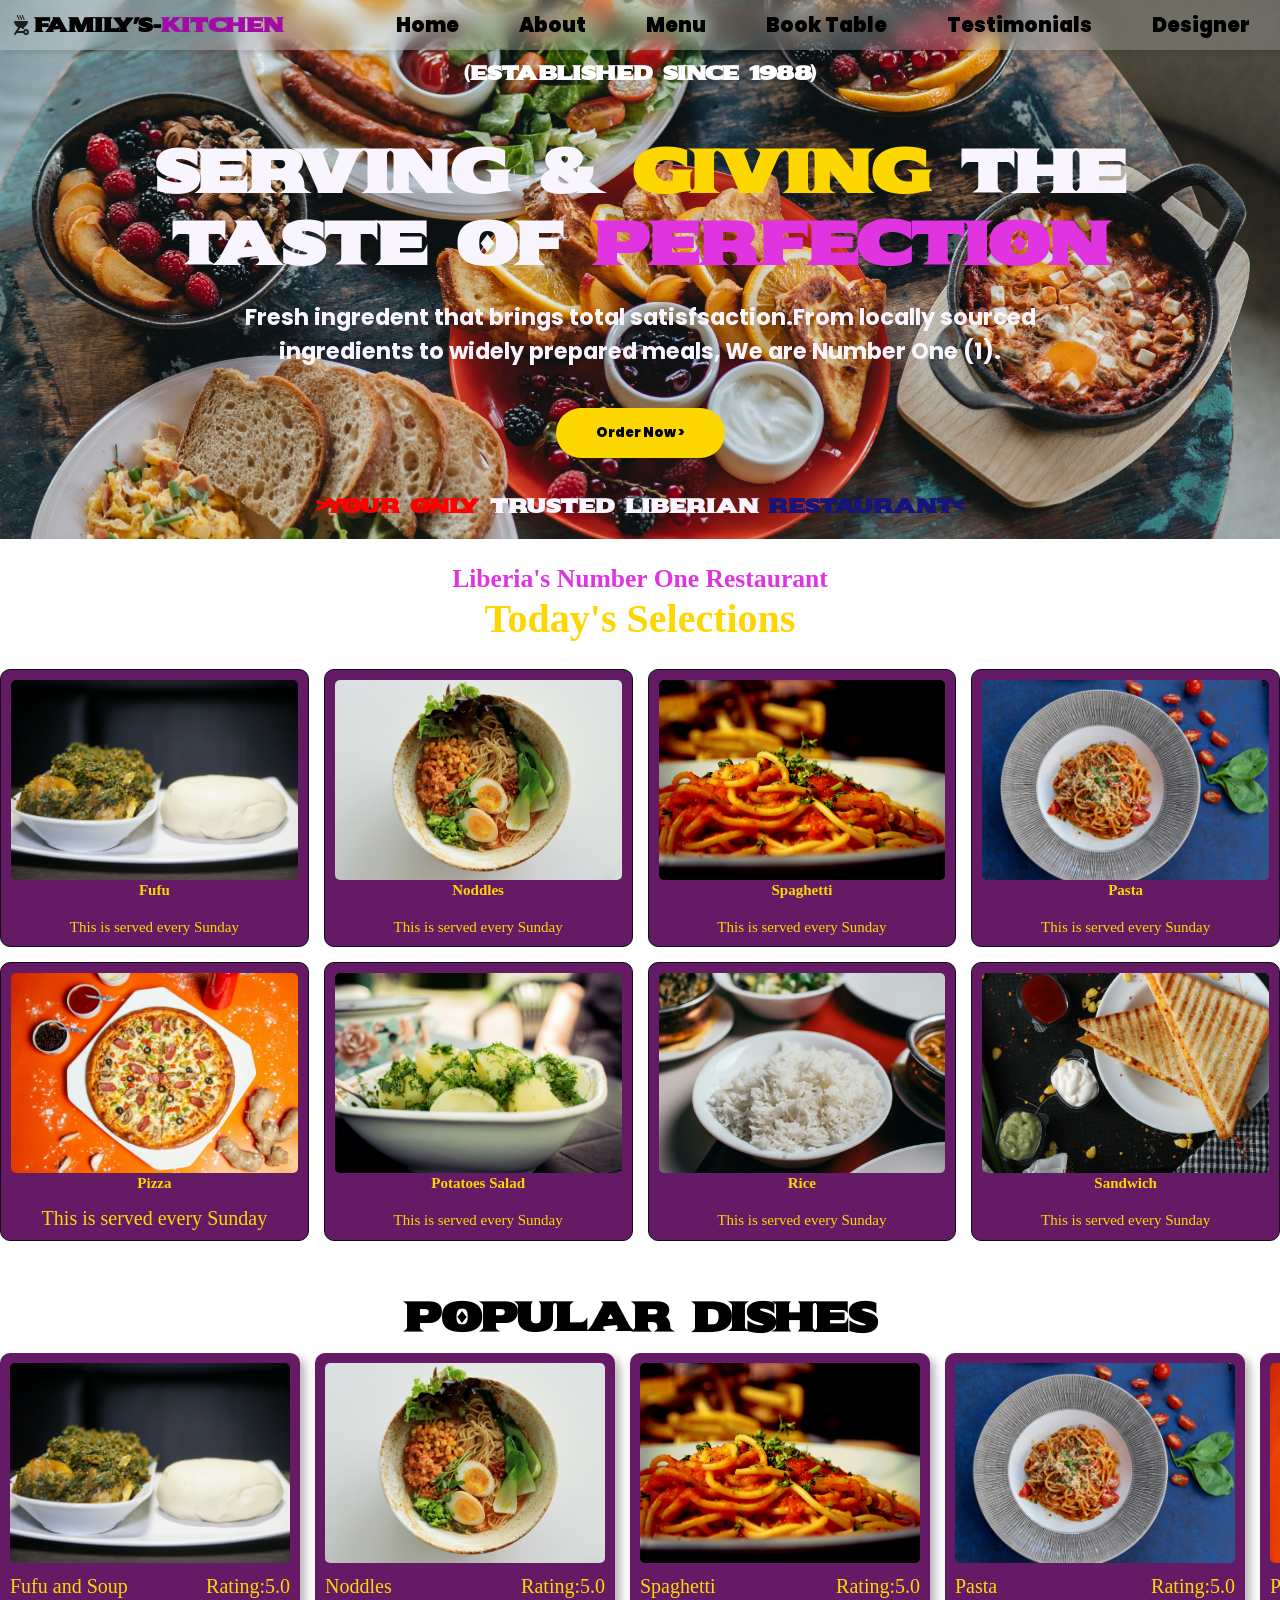
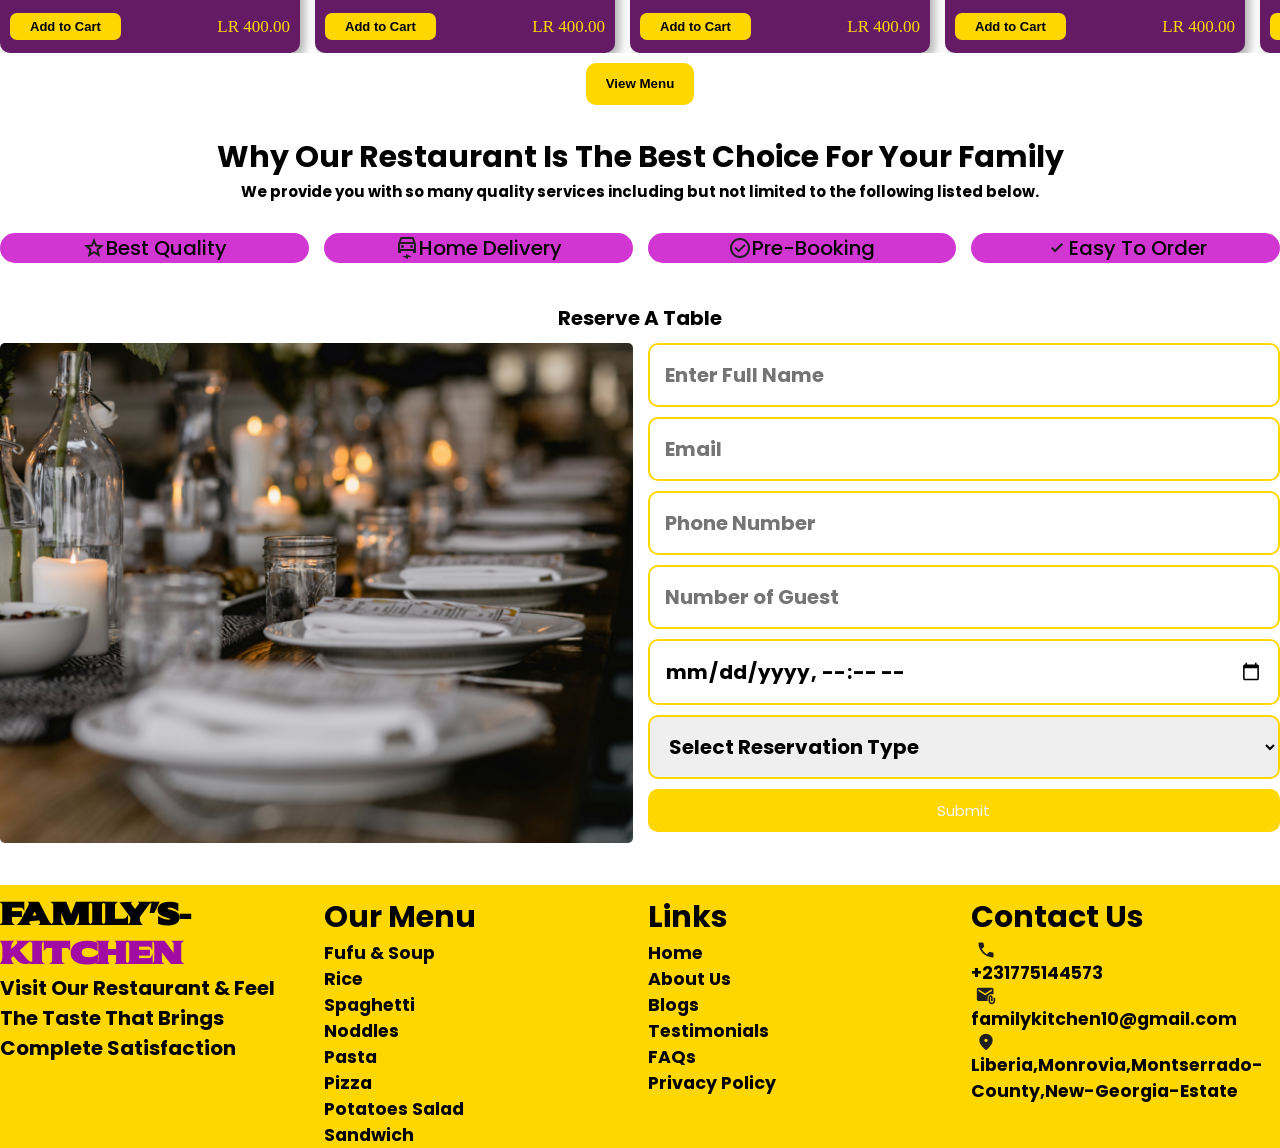
==== commit efe75806: "Merge branch 'master' of https://github.com/Kofi-Kakah/Mom-Kitchen" ====
--- a/index.html
+++ b/index.html
@@ -302,4 +302,4 @@
 
     <script src="app.js" defer></script>
 </body>
-</html>+</html>
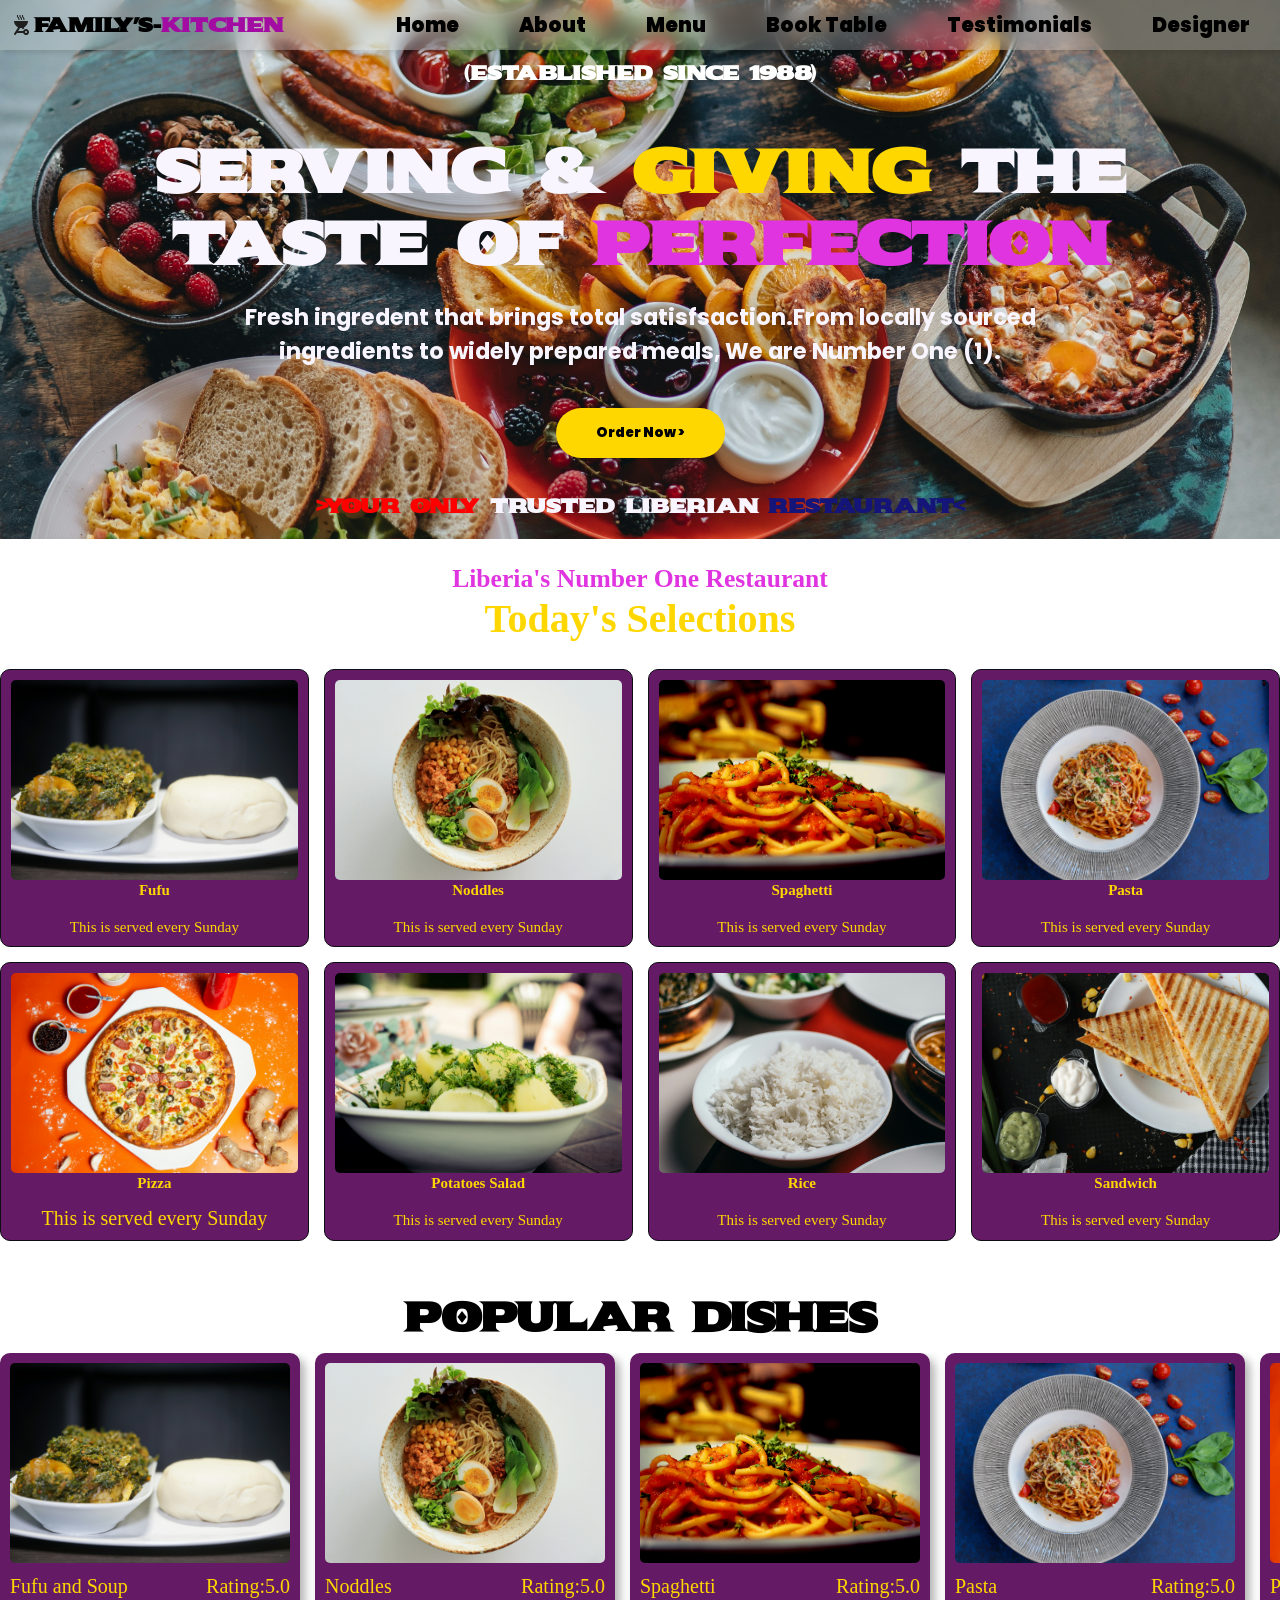
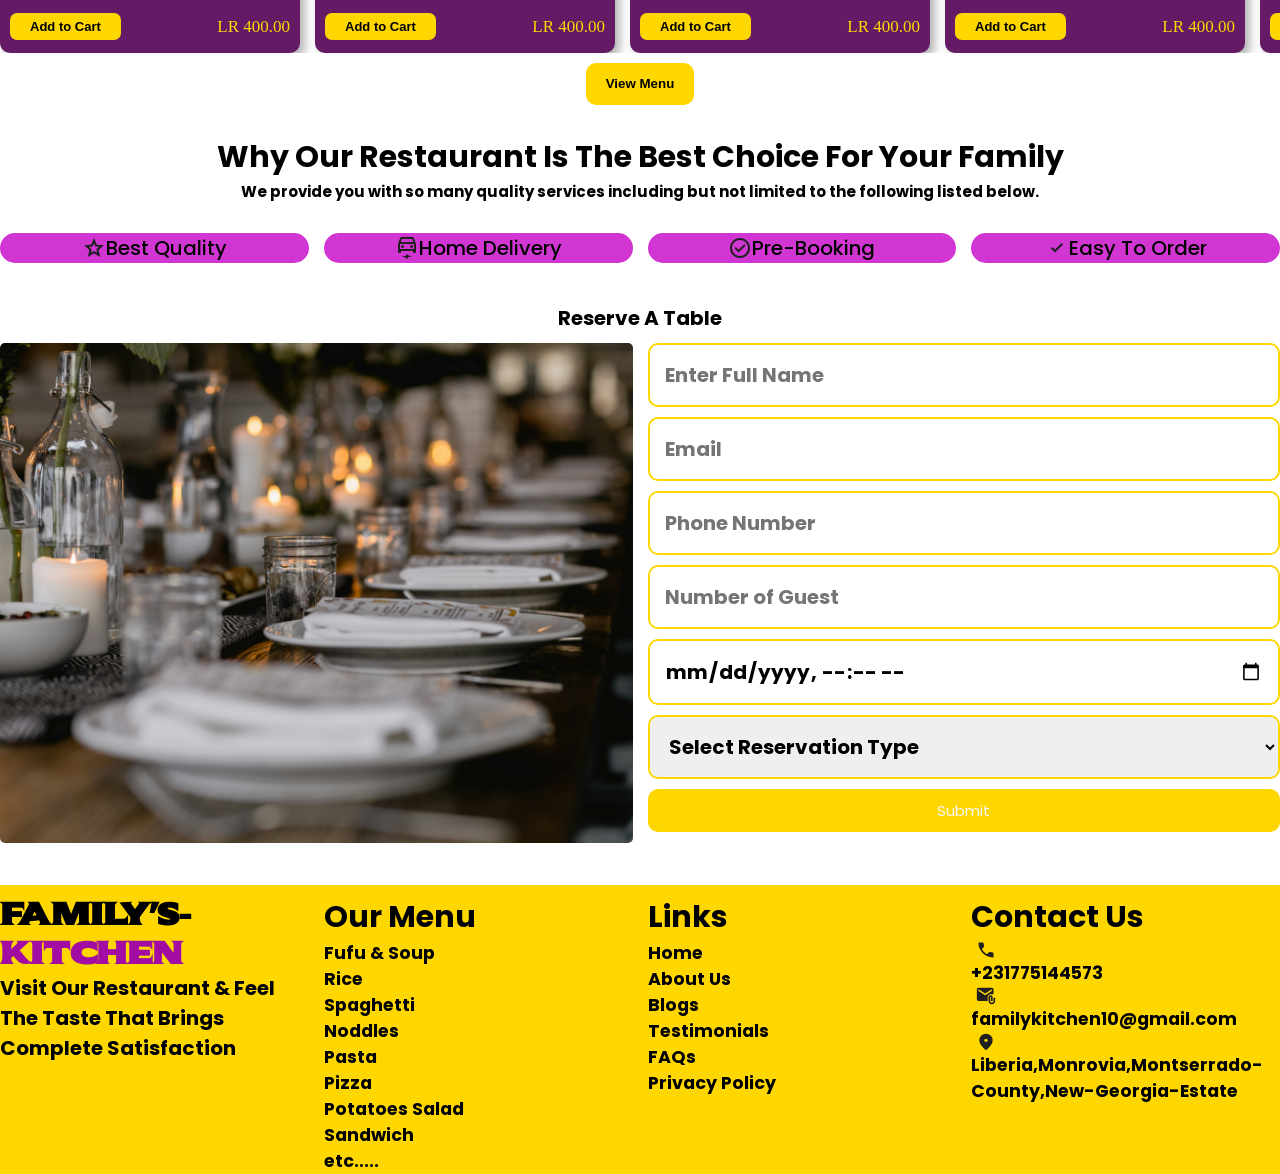
==== commit cda9db47: "Update Mom-Kitchen project" ====
--- a/index.html
+++ b/index.html
@@ -278,6 +278,7 @@
                 <h3>Pizza</h3>
                 <h3>Potatoes Salad</h3>
                 <h3>Sandwich</h3>
+                <h3>etc.....</h3>
             </div><hr class="divider">
 
             <div class="cont-footer1">
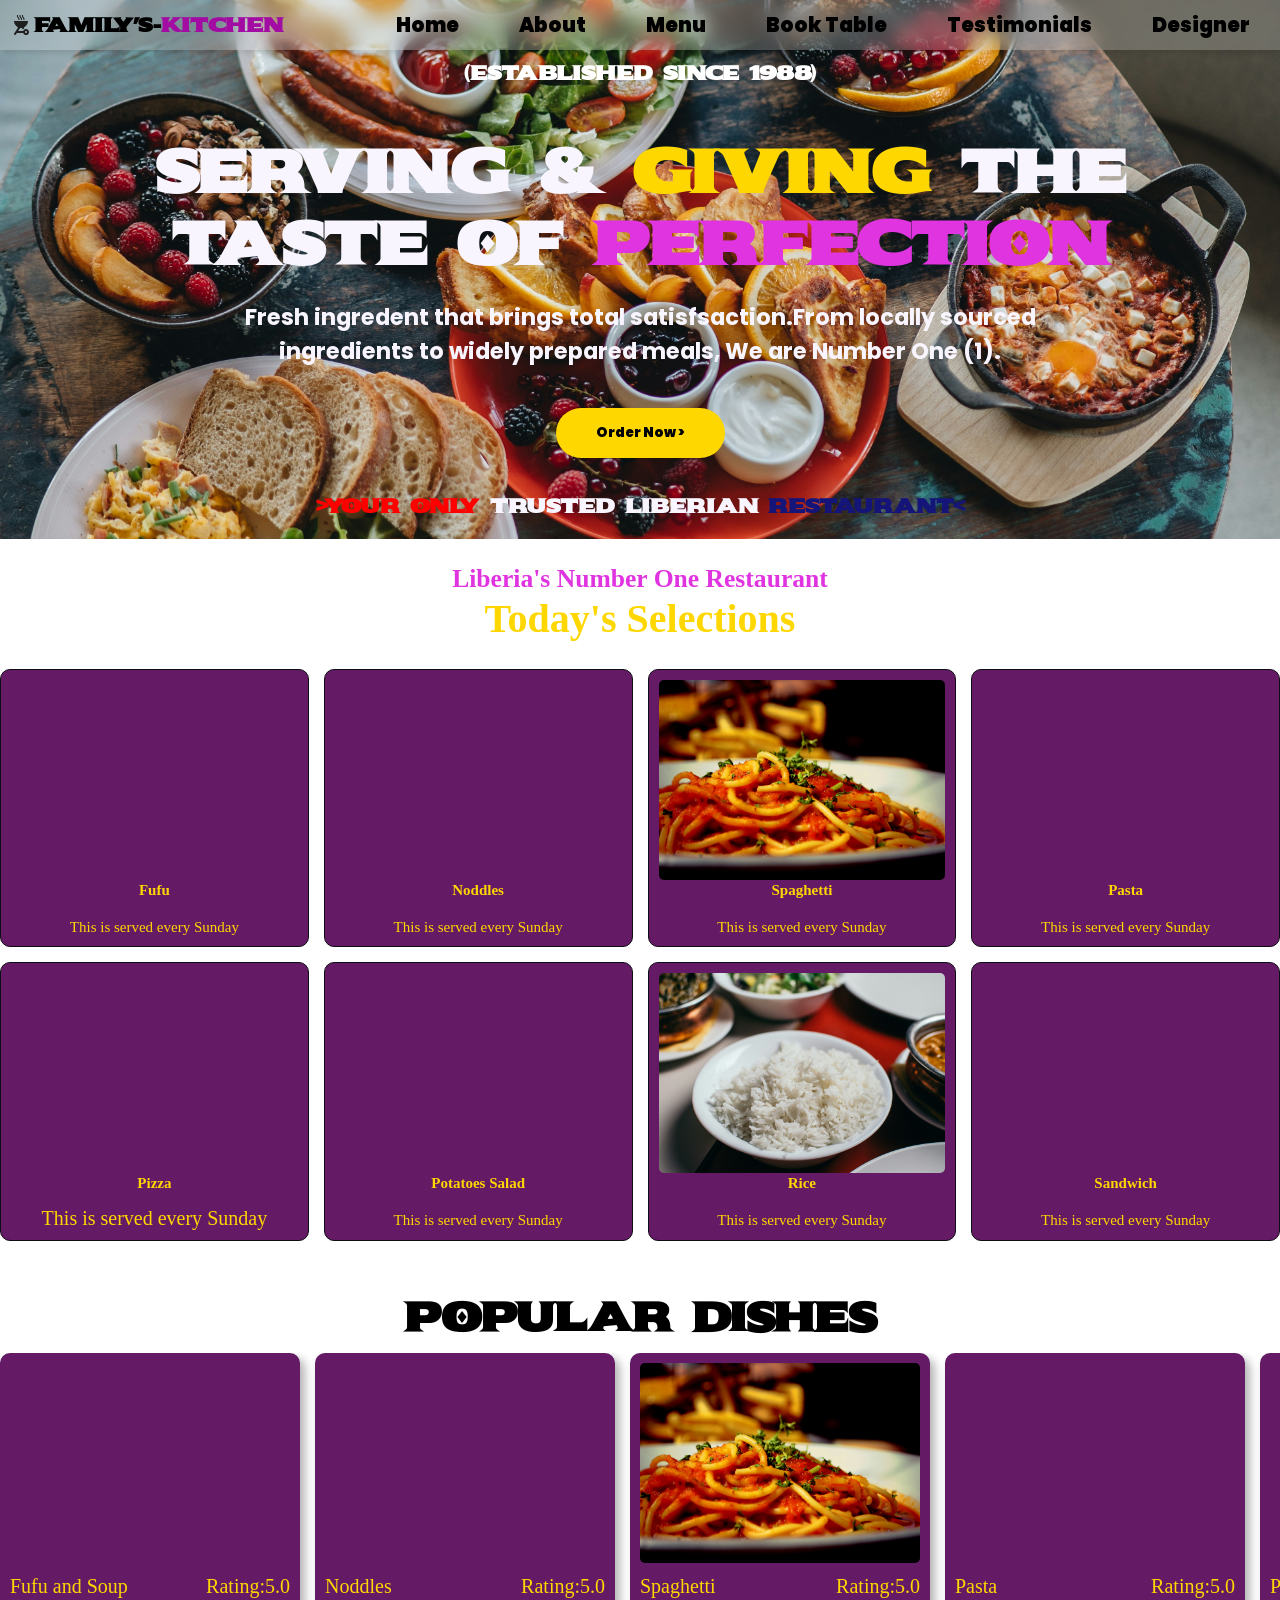
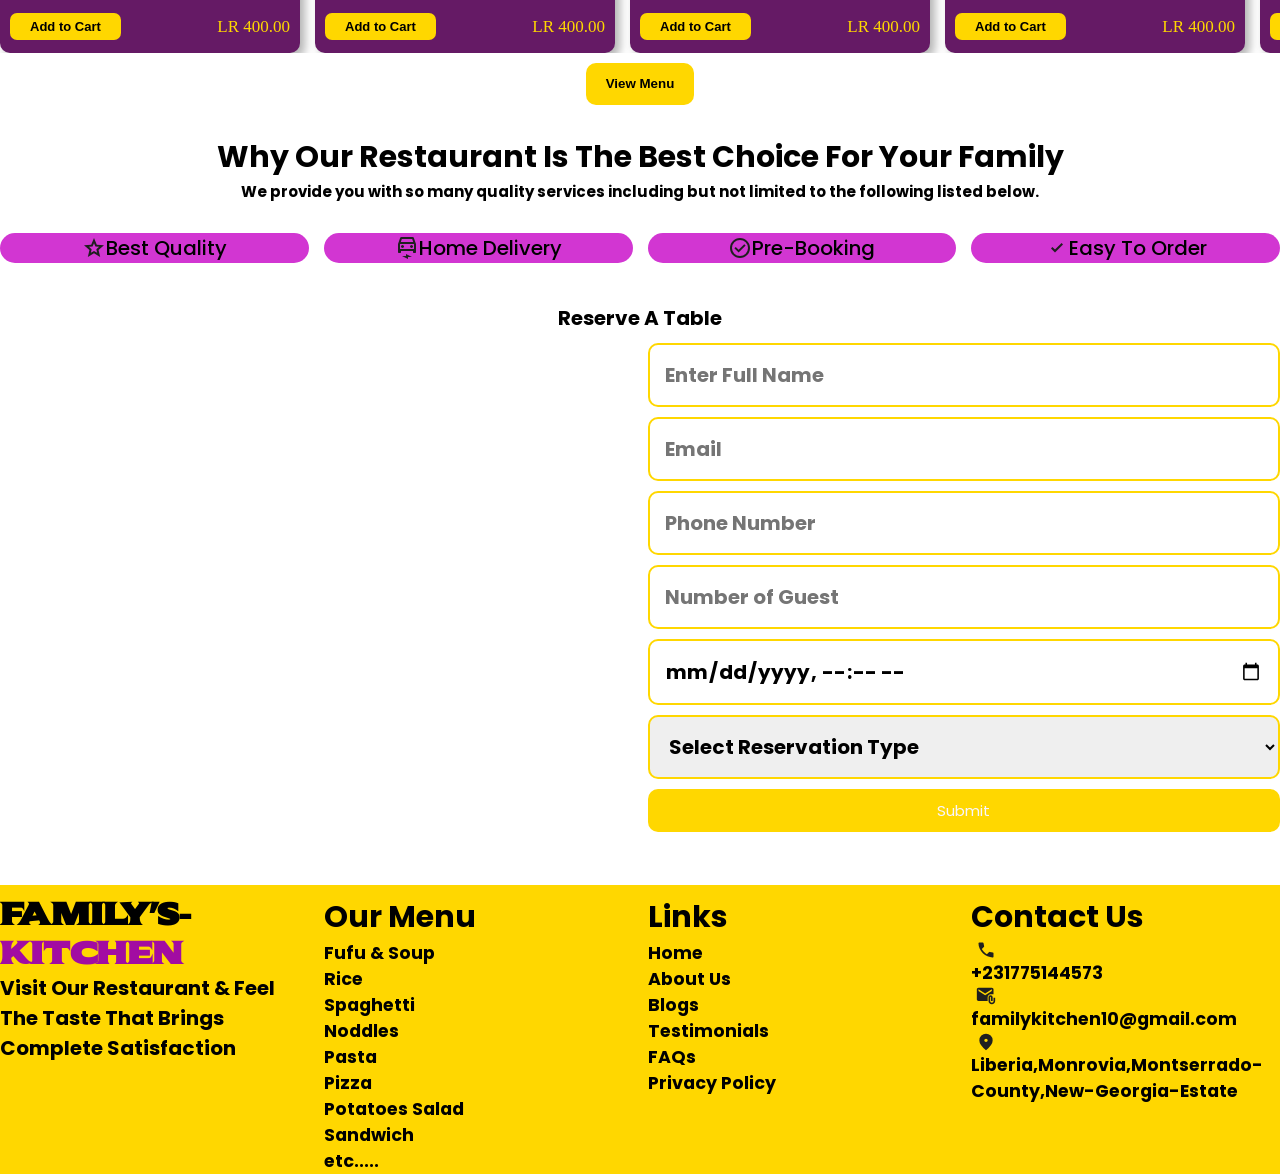
==== commit 4af9e6de: "Added Optimization" ====
--- a/index.html
+++ b/index.html
@@ -4,15 +4,15 @@
     <meta charset="UTF-8">
     <meta name="viewport" content="width=device-width, initial-scale=1.0">
     <title>Document</title>
-    <link href="https://fonts.googleapis.com/css?family=Sekuya:regular" rel="stylesheet" />
-    <link href="https://fonts.googleapis.com/css?family=Poppins:100,100italic,200,200italic,300,300italic,regular,italic,500,500italic,600,600italic,700,700italic,800,800italic,900,900italic" rel="stylesheet" />
+    <link rel="preconnect" href="https://fonts.googleapis.com"><link rel="preconnect" href="https://fonts.gstatic.com" crossorigin><link href="https://fonts.googleapis.com/css?family=Sekuya:regular&display=swap" rel="stylesheet" />
+    <link href="https://fonts.googleapis.com/css?family=Poppins:100,100italic,200,200italic,300,300italic,regular,italic,500,500italic,600,600italic,700,700italic,800,800italic,900,900italic&display=swap" rel="stylesheet" />
     <link rel="stylesheet" href="style.css">
 </head>
 <body>
     <nav>
          <ul id="sidebar">
-            <li onclick="hiddenSidebar()"><a href=""><img src="icons/close.svg" loading="eager"></a></li>
-            <li id="links"><a href="../index.html">Home</a></li>
+            <li onclick="hiddenSidebar()"><a href=""><img decoding="async"  src="icons/close.svg" loading="eager"></a></li>
+            <li id="links"><a href="index.html">Home</a></li>
             <li id="links"><a href="Pages/About.html">About</a></li>
             <li id="links"><a href="Pages/Menu.html">Menu</a></li>
             <li id="links"><a href="Pages/Book-Table.html">Book Table</a></li>
@@ -20,14 +20,14 @@
             <li id="links"><a href="Pages/Designer.html">Designer</a></li>
         </ul>
         <ul>
-            <li style="font-weight: bold;" class="logo"> <img src="Footer/Kitchen.svg" alt=""> Family's-<span id="span"> Kitchen</span></li>
-            <li class="hidden" id="links"><a href="../index.html">Home</a></li>
+            <li style="font-weight: bold;" class="logo"> <img decoding="async"  src="Footer/Kitchen.svg" alt=""> Family's-<span id="span"> Kitchen</span></li>
+            <li class="hidden" id="links"><a href="index.html">Home</a></li>
             <li class="hidden" id="links"><a href="Pages/About.html">About</a></li>
             <li class="hidden" id="links"><a href="Pages/Menu.html">Menu</a></li>
             <li class="hidden" id="links"><a href="Pages/Book-Table.html">Book Table</a></li>
             <li class="hidden" id="links"><a href="Pages/Testimonials.html">Testimonials</a></li>
              <li class="hidden" id="links"><a href="Pages/Designer.html">Designer</a></li>
-            <button class="menu" onclick="showSidebar()" ><img src="icons/menu.svg" alt=""></button>
+            <button class="menu" onclick="showSidebar()" ><img decoding="async"  src="icons/menu.svg" alt=""></button>
 
         </ul>
     </nav>
@@ -45,7 +45,7 @@
                     We are Number One (1).
                 </h2>
             </div>
-         <a href="Menu.html"><button class="container-btn">Order Now ></button></a>
+         <a href="Pages/Menu.html"><button class="container-btn">Order Now ></button></a>
             <h1 class="cont-footer4"> <span style="color: red;">>Your  Only</span> <span style="color: #F8F5FF;">Trusted Liberian</span> <span style="color: rgb(20, 20, 121);">Restaurant<</span></h1>
         </div>
     </main>
@@ -57,42 +57,42 @@
         </div>
         <div class="today-selection">
             <div class="card">
-                <img class="img" src="Food-Selections/fufu.jpg" loading="lazy">
+                <img decoding="async"  class="img" src="Food-Selections/fufu.jpg" loading="lazy">
                 <h1>Fufu</h1>
                 <p style="text-align: center; margin-top: 2rem; font-size: 1.5rem;">This is served every <span id="currentDay"></span></p>
             </div>
             <div class="card">
-                <img class="img" src="Food-Selections/noddles.jpg" loading="lazy">
+                <img decoding="async"  class="img" src="Food-Selections/noddles.jpg" loading="lazy">
                 <h1>Noddles</h1>
                 <p style="text-align: center; margin-top: 2rem; font-size: 1.5rem;">This is served every <span id="currentDay"></span></p>
             </div>
             <div class="card">
-                <img class="img" src="Food-Selections/spaghetti.jpg" loading="lazy">
+                <img decoding="async"  class="img" src="Food-Selections/spaghetti.jpg" loading="lazy">
                 <h1>Spaghetti</h1>
                 <p style="text-align: center; margin-top: 2rem; font-size: 1.5rem;">This is served every <span id="currentDay"></span></p>
             </div>
             <div class="card">
-                <img class="img" src="Food-Selections/pasta.jpg" loading="lazy">
+                <img decoding="async"  class="img" src="Food-Selections/pasta.jpg" loading="lazy">
                 <h1>Pasta</h1>
                 <p style="text-align: center; margin-top: 2rem; font-size: 1.5rem;">This is served every <span id="currentDay"></span></p>
             </div>
             <div class="card">
-                <img class="img" src="Food-Selections/pizza.jpg" loading="lazy">
+                <img decoding="async"  class="img" src="Food-Selections/pizza.jpg" loading="lazy">
                 <h1>Pizza</h1>
                 <p style="text-align: center; margin-top: 1.5rem; font-size: 2rem;">This is served every <span id="currentDay"></span></p>
             </div>
             <div class="card">
-                <img class="img" src="Food-Selections/potatoes-salad.jpg" loading="lazy">
+                <img decoding="async"  class="img" src="Food-Selections/potatoes-salad.jpg" loading="lazy">
                 <h1>Potatoes Salad</h1>
                 <p style="text-align: center; margin-top: 2rem; font-size: 1.5rem;">This is served every <span id="currentDay"></span></p>
             </div>
             <div class="card">
-                <img class="img" src="Food-Selections/rice.jpg" loading="lazy">
+                <img decoding="async"  class="img" src="Food-Selections/rice.jpg" loading="lazy">
                 <h1>Rice</h1>
                 <p style="text-align: center; margin-top: 2rem; font-size: 1.5rem;">This is served every <span id="currentDay"></span></p>
             </div>
             <div class="card">
-                <img class="img" src="Food-Selections/sandwich.jpg" loading="lazy">
+                <img decoding="async"  class="img" src="Food-Selections/sandwich.jpg" loading="lazy">
                 <h1>Sandwich</h1>
                 <p style="text-align: center; margin-top: 2rem; font-size: 1.5rem;">This is served every <span id="currentDay"></span></p>
             </div>
@@ -104,7 +104,7 @@
         <h1 style="text-align: center;font-size: clamp(2rem,4vw,4rem);font-weight: bold;font-family: Sekuya;margin-bottom: 1rem;">Popular Dishes</h1>
         <div class="slider">
             <div class="slider-box">
-                <img class="img2" src="Food-Selections/fufu.jpg" loading="lazy">
+                <img decoding="async"  class="img2" src="Food-Selections/fufu.jpg" loading="lazy">
                 <div class="slider-box-header">
                     <p>Fufu and Soup</p>
                     <p>Rating:5.0</p>
@@ -115,7 +115,7 @@
                 </div>
             </div>
             <div class="slider-box">
-                <img class="img2" src="Food-Selections/noddles.jpg" loading="lazy">
+                <img decoding="async"  class="img2" src="Food-Selections/noddles.jpg" loading="lazy">
                 <div class="slider-box-header">
                     <p>Noddles</p>
                     <p>Rating:5.0</p>
@@ -126,7 +126,7 @@
                 </div>
             </div>
             <div class="slider-box">
-                <img class="img2" src="Food-Selections/spaghetti.jpg" loading="lazy">
+                <img decoding="async"  class="img2" src="Food-Selections/spaghetti.jpg" loading="lazy">
                 <div class="slider-box-header">
                     <p>Spaghetti</p>
                     <p>Rating:5.0</p>
@@ -137,7 +137,7 @@
                 </div>
             </div>
             <div class="slider-box">
-                <img class="img2" src="Food-Selections/pasta.jpg" loading="lazy">
+                <img decoding="async"  class="img2" src="Food-Selections/pasta.jpg" loading="lazy">
                 <div class="slider-box-header">
                     <p>Pasta</p>
                     <p>Rating:5.0</p>
@@ -148,7 +148,7 @@
                 </div>
             </div>
             <div class="slider-box">
-                <img class="img2" src="Food-Selections/pizza.jpg" loading="lazy">
+                <img decoding="async"  class="img2" src="Food-Selections/pizza.jpg" loading="lazy">
                 <div class="slider-box-header">
                     <p>Pizza</p>
                     <p>Rating:5.0</p>
@@ -159,7 +159,7 @@
                 </div>
             </div>
             <div class="slider-box">
-                <img class="img2" src="Food-Selections/potatoes-salad.jpg" loading="lazy">
+                <img decoding="async"  class="img2" src="Food-Selections/potatoes-salad.jpg" loading="lazy">
                 <div class="slider-box-header">
                     <p>Potatoes Salad</p>
                     <p>Rating:5.0</p>
@@ -170,7 +170,7 @@
                 </div>
             </div>
             <div class="slider-box">
-                <img class="img2" src="Food-Selections/rice.jpg" loading="lazy">
+                <img decoding="async"  class="img2" src="Food-Selections/rice.jpg" loading="lazy">
                 <div class="slider-box-header">
                     <p>Rice</p>
                     <p>Rating:5.0</p>
@@ -181,7 +181,7 @@
                 </div>
             </div>
             <div class="slider-box">
-                <img class="img2" src="Food-Selections/sandwich.jpg" loading="lazy">
+                <img decoding="async"  class="img2" src="Food-Selections/sandwich.jpg" loading="lazy">
                 <div class="slider-box-header">
                     <p>Sandwich</p>
                     <p>Rating:5.0</p>
@@ -194,7 +194,7 @@
         </div>
 
         <div style="display: flex;justify-content: center;align-items: center;">
-       <a href="Menu.html"><button class="menu-btn">View Menu</button></a>
+       <a href="Pages/Menu.html"><button class="menu-btn">View Menu</button></a>
         </div>
     </section>
 
@@ -207,19 +207,19 @@
 
         <div class="best-list-cont">
             <div class="best-list">
-                <img src="Best-Selection/Best Quality.svg" loading="lazy">
+                <img decoding="async"  src="Best-Selection/Best Quality.svg" loading="lazy">
                 <p>Best Quality</p>
             </div>
             <div class="best-list">
-                <img src="Best-Selection/Home.svg" loading="lazy">
+                <img decoding="async"  src="Best-Selection/Home.svg" loading="lazy">
                 <p>Home Delivery</p>
             </div>
             <div class="best-list">
-                <img src="Best-Selection/Pre Booking.svg" loading="lazy">
+                <img decoding="async"  src="Best-Selection/Pre Booking.svg" loading="lazy">
                 <p>Pre-Booking</p>
             </div>
             <div class="best-list">
-                <img src="Best-Selection/Easy.svg" loading="lazy">
+                <img decoding="async"  src="Best-Selection/Easy.svg" loading="lazy">
                 <p>Easy To Order</p>
             </div>
         </div>
@@ -232,7 +232,7 @@
         <div class="reserve-table">
             
             <div class="dinning">
-                <img class="image" src="Dinning/Dinning-Table-1.jpg" loading="lazy" >
+                <img decoding="async"  class="image" src="Dinning/Dinning-Table-1.jpg" loading="lazy" >
             </div>
 
             <div class="reserve-table-cont">
@@ -293,9 +293,9 @@
 
             <div class="cont-footer1">
                 <h1>Contact Us</h1>
-                <img src="Footer/Call.svg" height="20px" width="30px"> <h3>+231775144573</h3>
-                <img src="Footer/Email.svg" height="20px" width="30px"><h3>familykitchen10@gmail.com</h3>
-                <img src="Footer/Location.svg" height="20px" width="30px"><h3>Liberia,Monrovia,Montserrado-County,New-Georgia-Estate</h3>
+                <img decoding="async"  src="Footer/Call.svg" height="20px" width="30px"> <h3>+231775144573</h3>
+                <img decoding="async"  src="Footer/Email.svg" height="20px" width="30px"><h3>familykitchen10@gmail.com</h3>
+                <img decoding="async"  src="Footer/Location.svg" height="20px" width="30px"><h3>Liberia,Monrovia,Montserrado-County,New-Georgia-Estate</h3>
             </div><hr class="divider">
         </div>
     </footer>
--- a/style.css
+++ b/style.css
@@ -1,5 +1,3 @@
-@import url(https://fonts.googleapis.com/css?family=Sekuya:regular);
-@import url(https://fonts.googleapis.com/css?family=Poppins:100,100italic,200,200italic,300,300italic,regular,italic,500,500italic,600,600italic,700,700italic,800,800italic,900,900italic);
 *{
     padding: 0;
     margin: 0;
